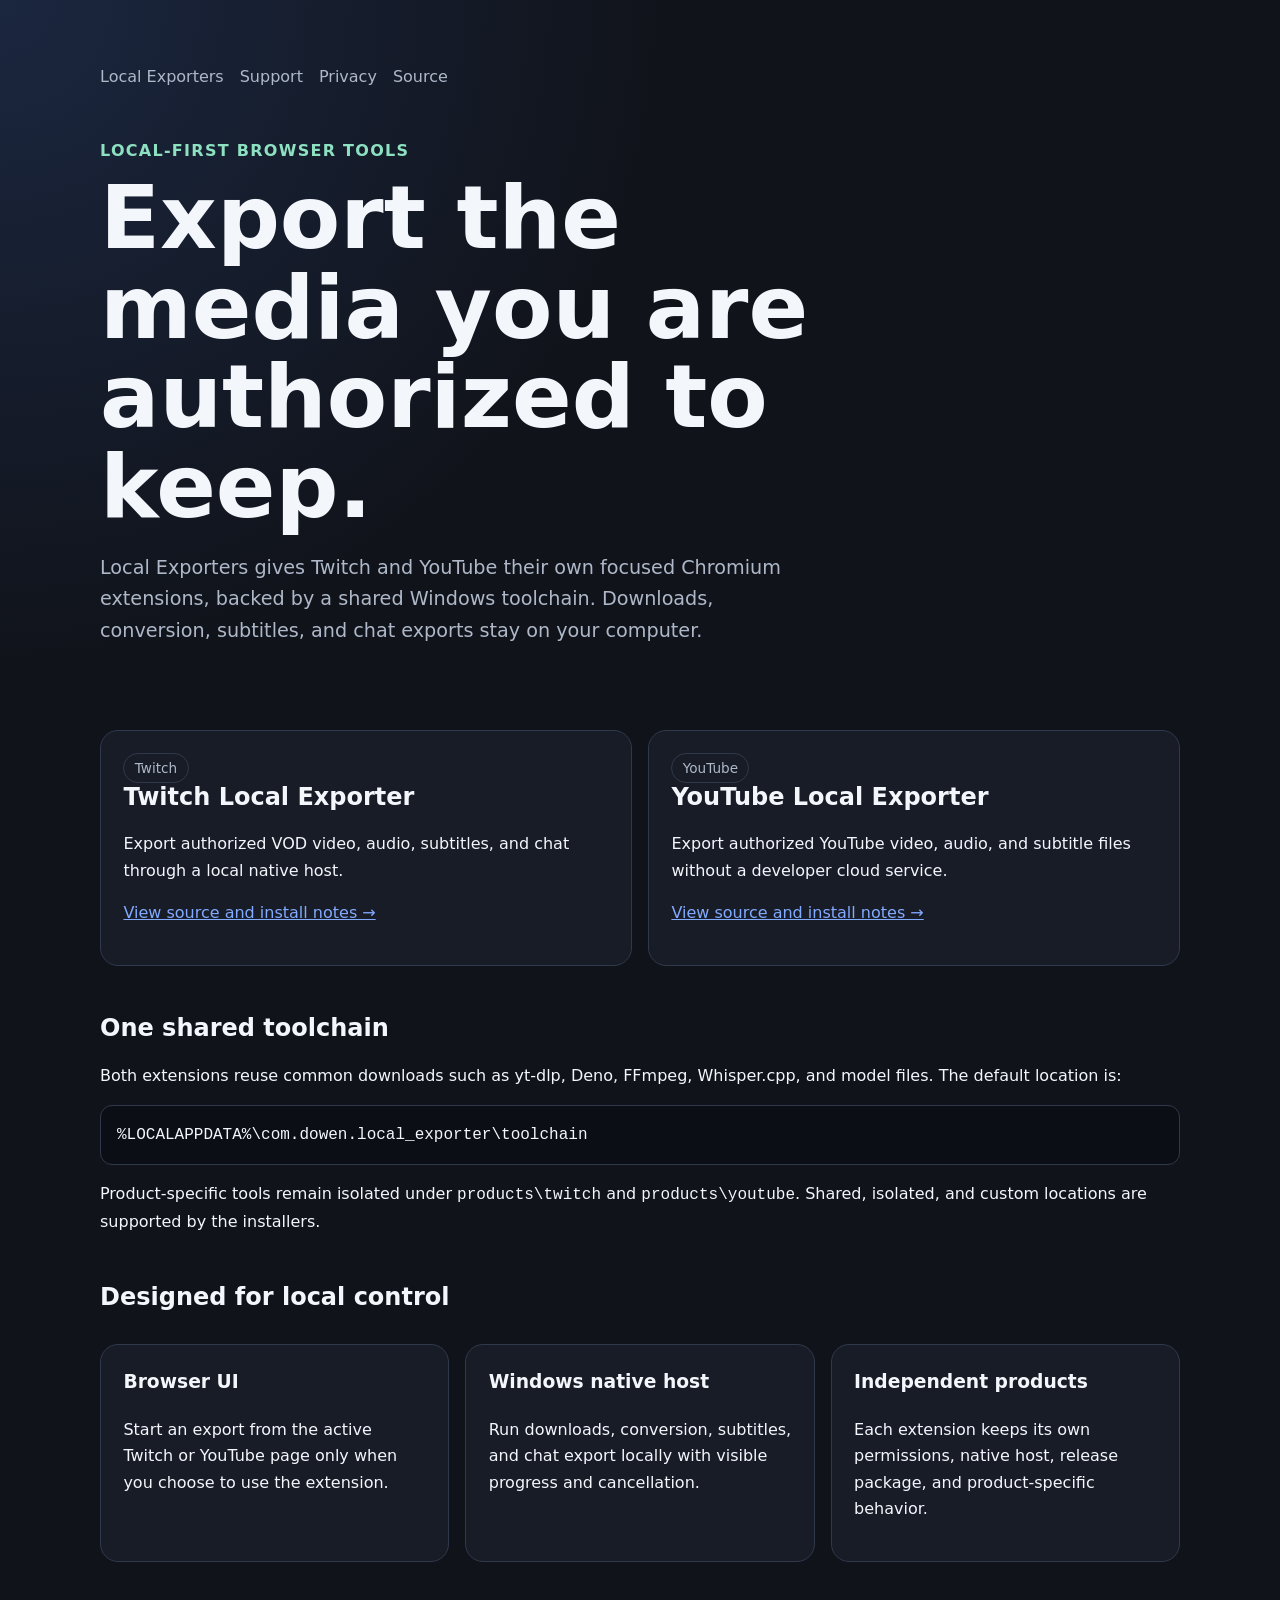
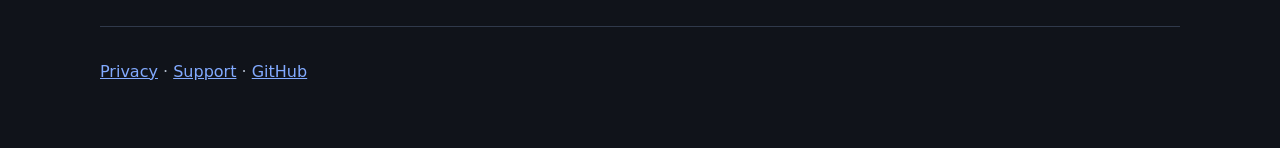
==== docs/index.html @ 89c258df "Prepare local exporters monorepo release" ====
<!doctype html>
<html lang="en">
<head>
  <meta charset="utf-8">
  <meta name="viewport" content="width=device-width, initial-scale=1">
  <title>Local Exporters</title>
  <meta name="description" content="Windows-first Chromium extensions for local Twitch and YouTube exports.">
  <link rel="stylesheet" href="styles.css">
</head>
<body>
  <div class="shell">
    <header>
      <nav>
        <a href="./">Local Exporters</a>
        <a href="support.html">Support</a>
        <a href="privacy.html">Privacy</a>
        <a href="https://github.com/Tokenyet/local_exporters">Source</a>
      </nav>
      <div class="eyebrow">Local-first browser tools</div>
      <h1>Export the media you are authorized to keep.</h1>
      <p class="lead">Local Exporters gives Twitch and YouTube their own focused Chromium extensions, backed by a shared Windows toolchain. Downloads, conversion, subtitles, and chat exports stay on your computer.</p>
    </header>

    <main>
      <section class="grid" aria-label="Products">
        <article class="card">
          <span class="tag">Twitch</span>
          <h2>Twitch Local Exporter</h2>
          <p>Export authorized VOD video, audio, subtitles, and chat through a local native host.</p>
          <p><a href="https://github.com/Tokenyet/local_exporters/tree/main/apps/twitch">View source and install notes →</a></p>
        </article>
        <article class="card">
          <span class="tag">YouTube</span>
          <h2>YouTube Local Exporter</h2>
          <p>Export authorized YouTube video, audio, and subtitle files without a developer cloud service.</p>
          <p><a href="https://github.com/Tokenyet/local_exporters/tree/main/apps/youtube">View source and install notes →</a></p>
        </article>
      </section>

      <section>
        <h2>One shared toolchain</h2>
        <p>Both extensions reuse common downloads such as yt-dlp, Deno, FFmpeg, Whisper.cpp, and model files. The default location is:</p>
        <pre><code>%LOCALAPPDATA%\com.dowen.local_exporter\toolchain</code></pre>
        <p>Product-specific tools remain isolated under <code>products\twitch</code> and <code>products\youtube</code>. Shared, isolated, and custom locations are supported by the installers.</p>
      </section>

      <section>
        <h2>Designed for local control</h2>
        <div class="grid">
          <div class="card"><h3>Browser UI</h3><p>Start an export from the active Twitch or YouTube page only when you choose to use the extension.</p></div>
          <div class="card"><h3>Windows native host</h3><p>Run downloads, conversion, subtitles, and chat export locally with visible progress and cancellation.</p></div>
          <div class="card"><h3>Independent products</h3><p>Each extension keeps its own permissions, native host, release package, and product-specific behavior.</p></div>
        </div>
      </section>
    </main>

    <footer><a href="privacy.html">Privacy</a> · <a href="support.html">Support</a> · <a href="https://github.com/Tokenyet/local_exporters">GitHub</a></footer>
  </div>
</body>
</html>
---- docs/styles.css ----
:root {
  color-scheme: dark;
  --bg: #10131a;
  --panel: #191e29;
  --panel-strong: #222938;
  --text: #f3f6fb;
  --muted: #aeb8c8;
  --accent: #82aaff;
  --accent-2: #8de1c1;
  --border: #30394b;
}

* { box-sizing: border-box; }

body {
  margin: 0;
  background: radial-gradient(circle at top left, #1b2740, var(--bg) 42rem);
  color: var(--text);
  font: 16px/1.65 system-ui, -apple-system, BlinkMacSystemFont, "Segoe UI", sans-serif;
}

a { color: var(--accent); }

.shell { width: min(1080px, calc(100% - 2rem)); margin: 0 auto; }

header { padding: 4rem 0 2rem; }

nav { display: flex; gap: 1rem; flex-wrap: wrap; margin-bottom: 3rem; }
nav a { color: var(--muted); text-decoration: none; }
nav a:hover { color: var(--text); }

.eyebrow { color: var(--accent-2); font-weight: 700; letter-spacing: .08em; text-transform: uppercase; }
h1 { max-width: 760px; font-size: clamp(2.4rem, 7vw, 5.5rem); line-height: 1.02; margin: .5rem 0 1.25rem; }
h2 { margin-top: 3rem; line-height: 1.2; }
.lead { color: var(--muted); font-size: 1.2rem; max-width: 720px; }

.grid { display: grid; grid-template-columns: repeat(auto-fit, minmax(260px, 1fr)); gap: 1rem; margin: 2rem 0; }
.card { background: color-mix(in srgb, var(--panel) 92%, transparent); border: 1px solid var(--border); border-radius: 18px; padding: 1.4rem; }
.card h2, .card h3 { margin-top: 0; }
.tag { display: inline-block; border: 1px solid var(--border); border-radius: 999px; color: var(--muted); font-size: .85rem; padding: .15rem .65rem; }

pre { overflow: auto; background: #0b0e14; border: 1px solid var(--border); border-radius: 12px; padding: 1rem; }
code { font-family: ui-monospace, SFMono-Regular, Consolas, monospace; }
footer { color: var(--muted); border-top: 1px solid var(--border); margin-top: 4rem; padding: 2rem 0 4rem; }
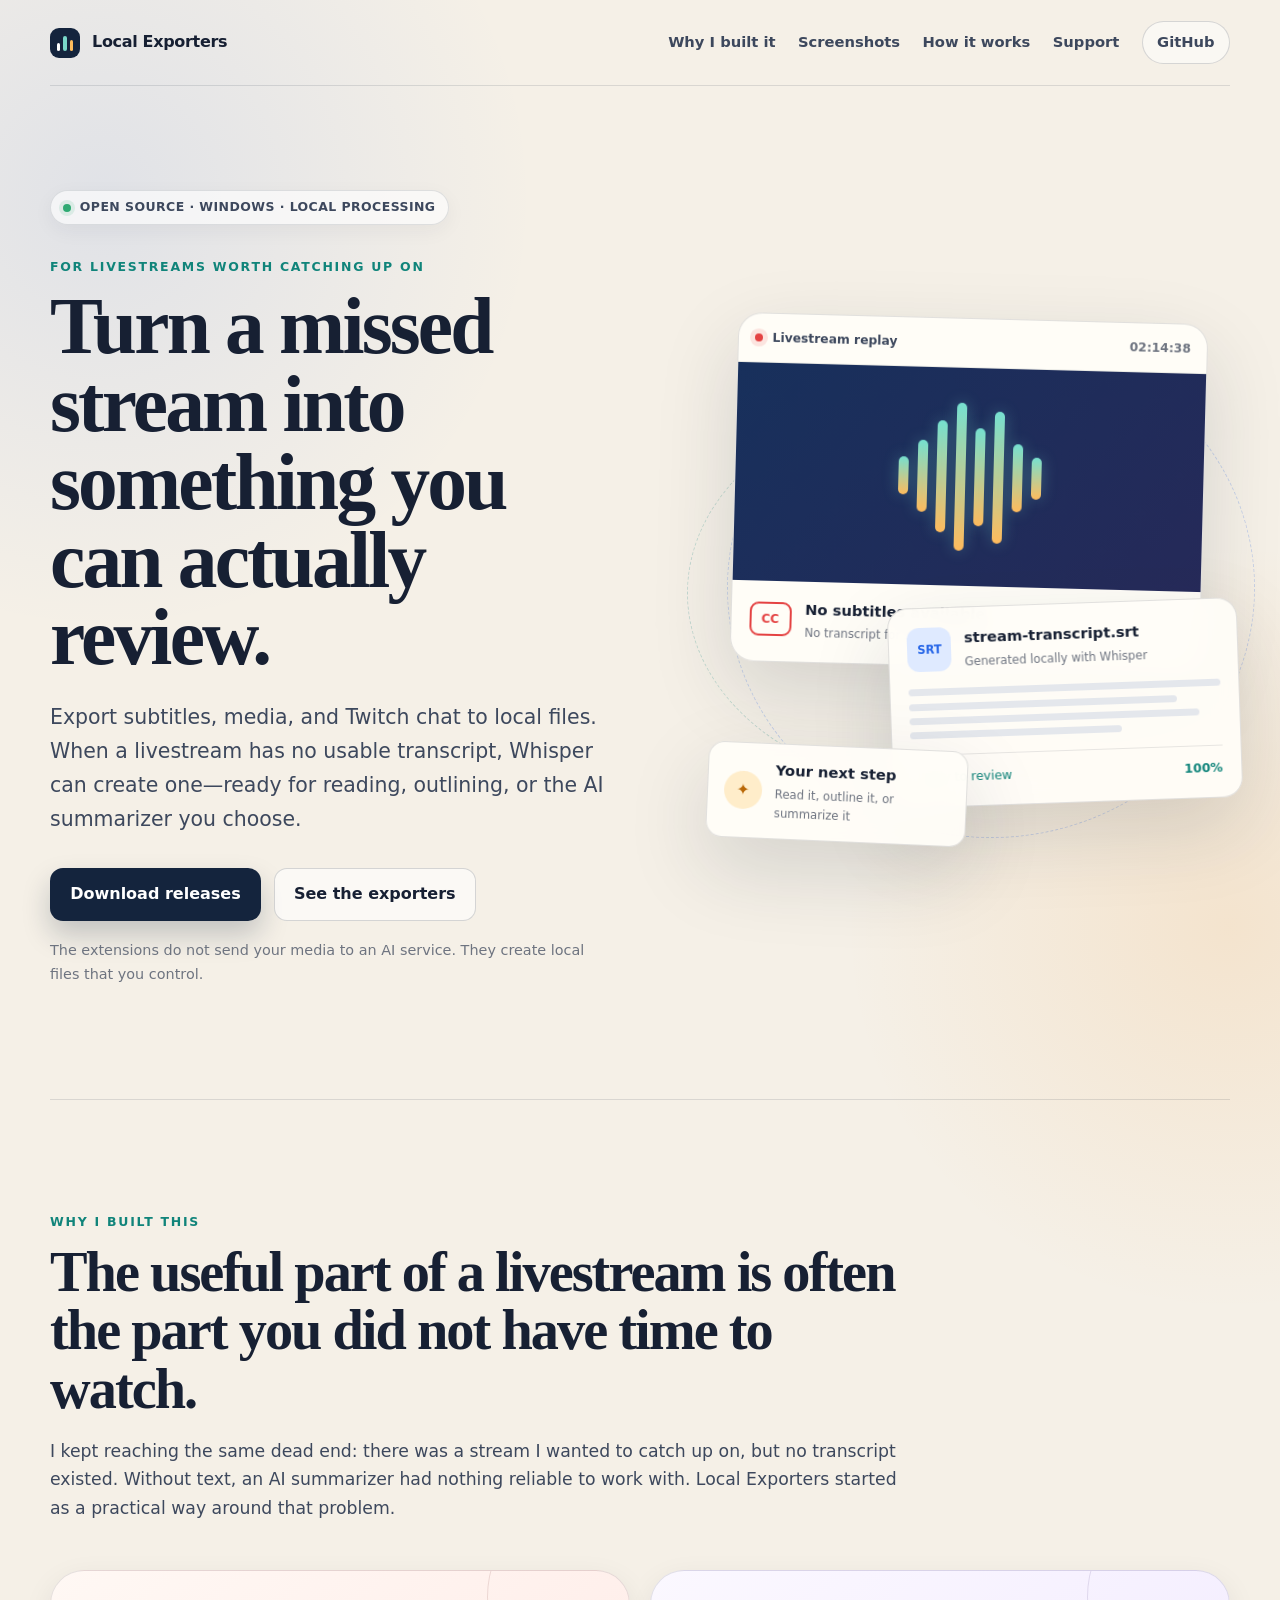
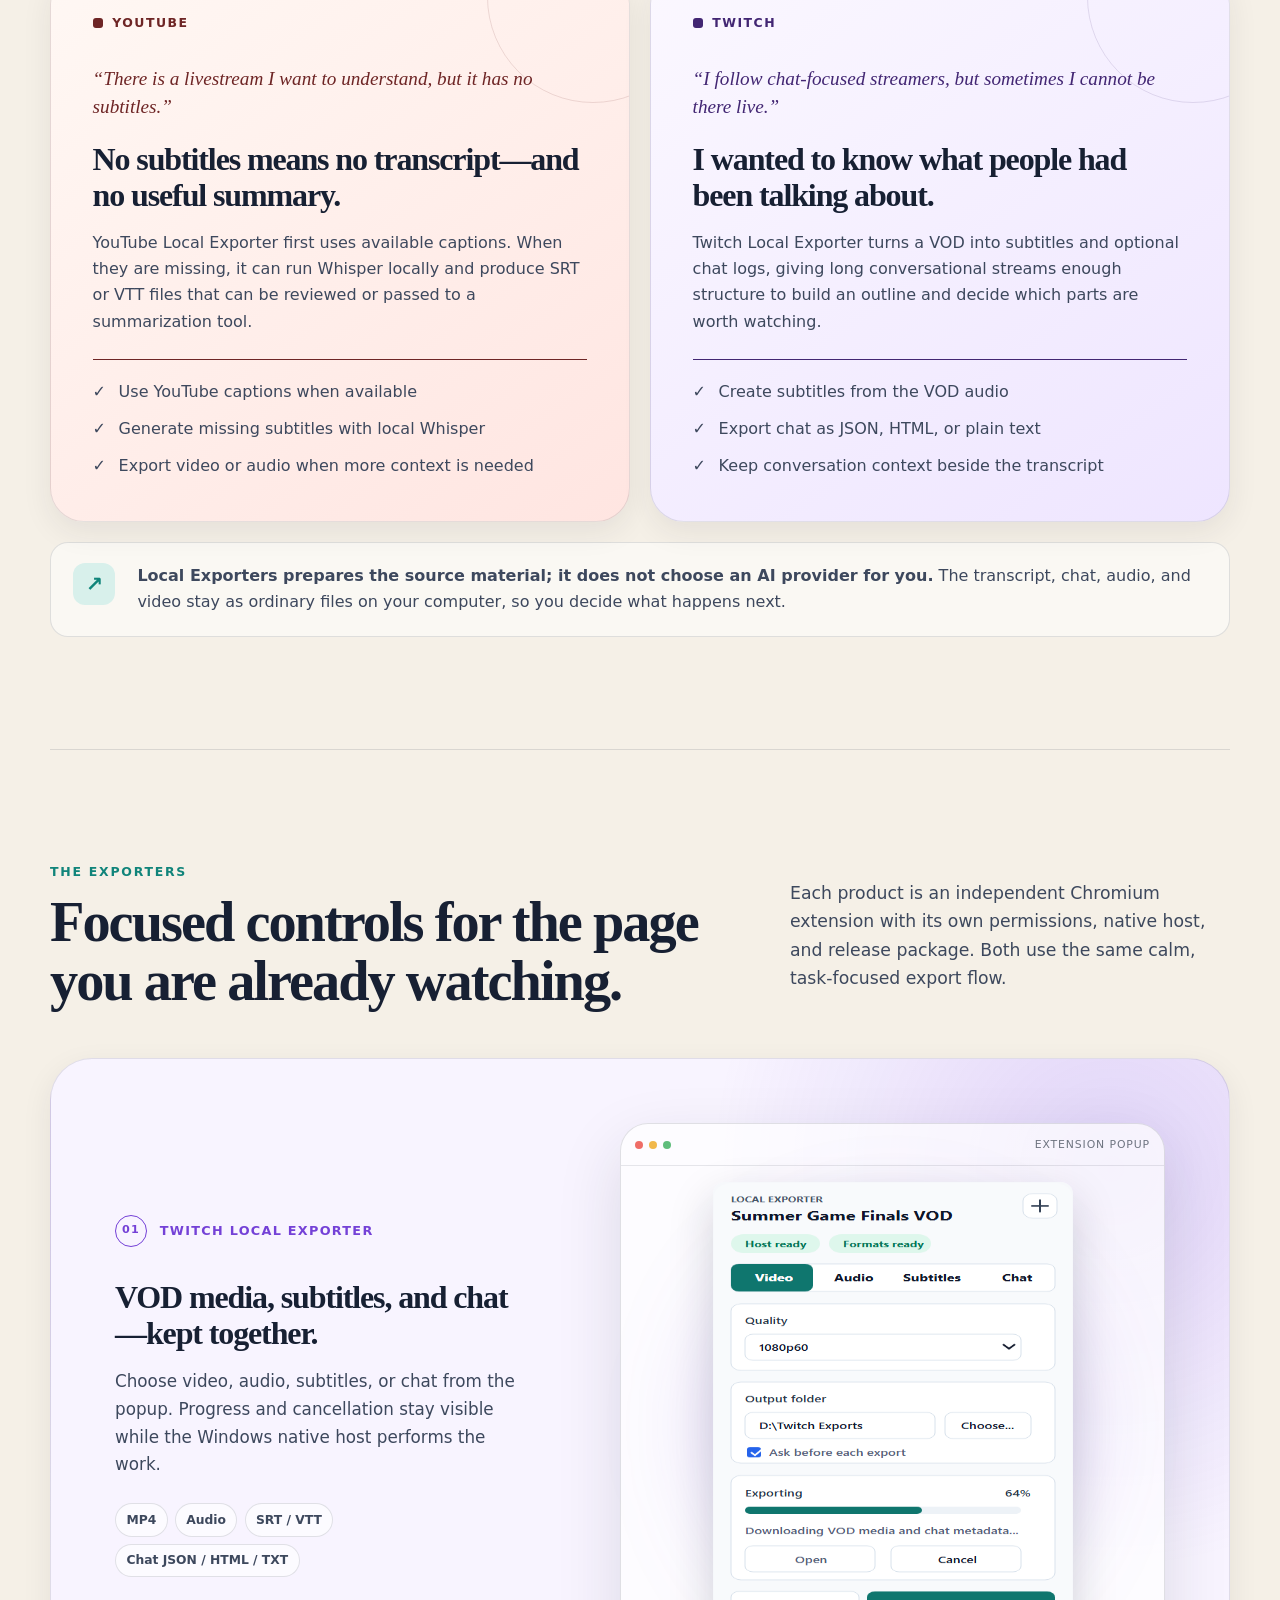
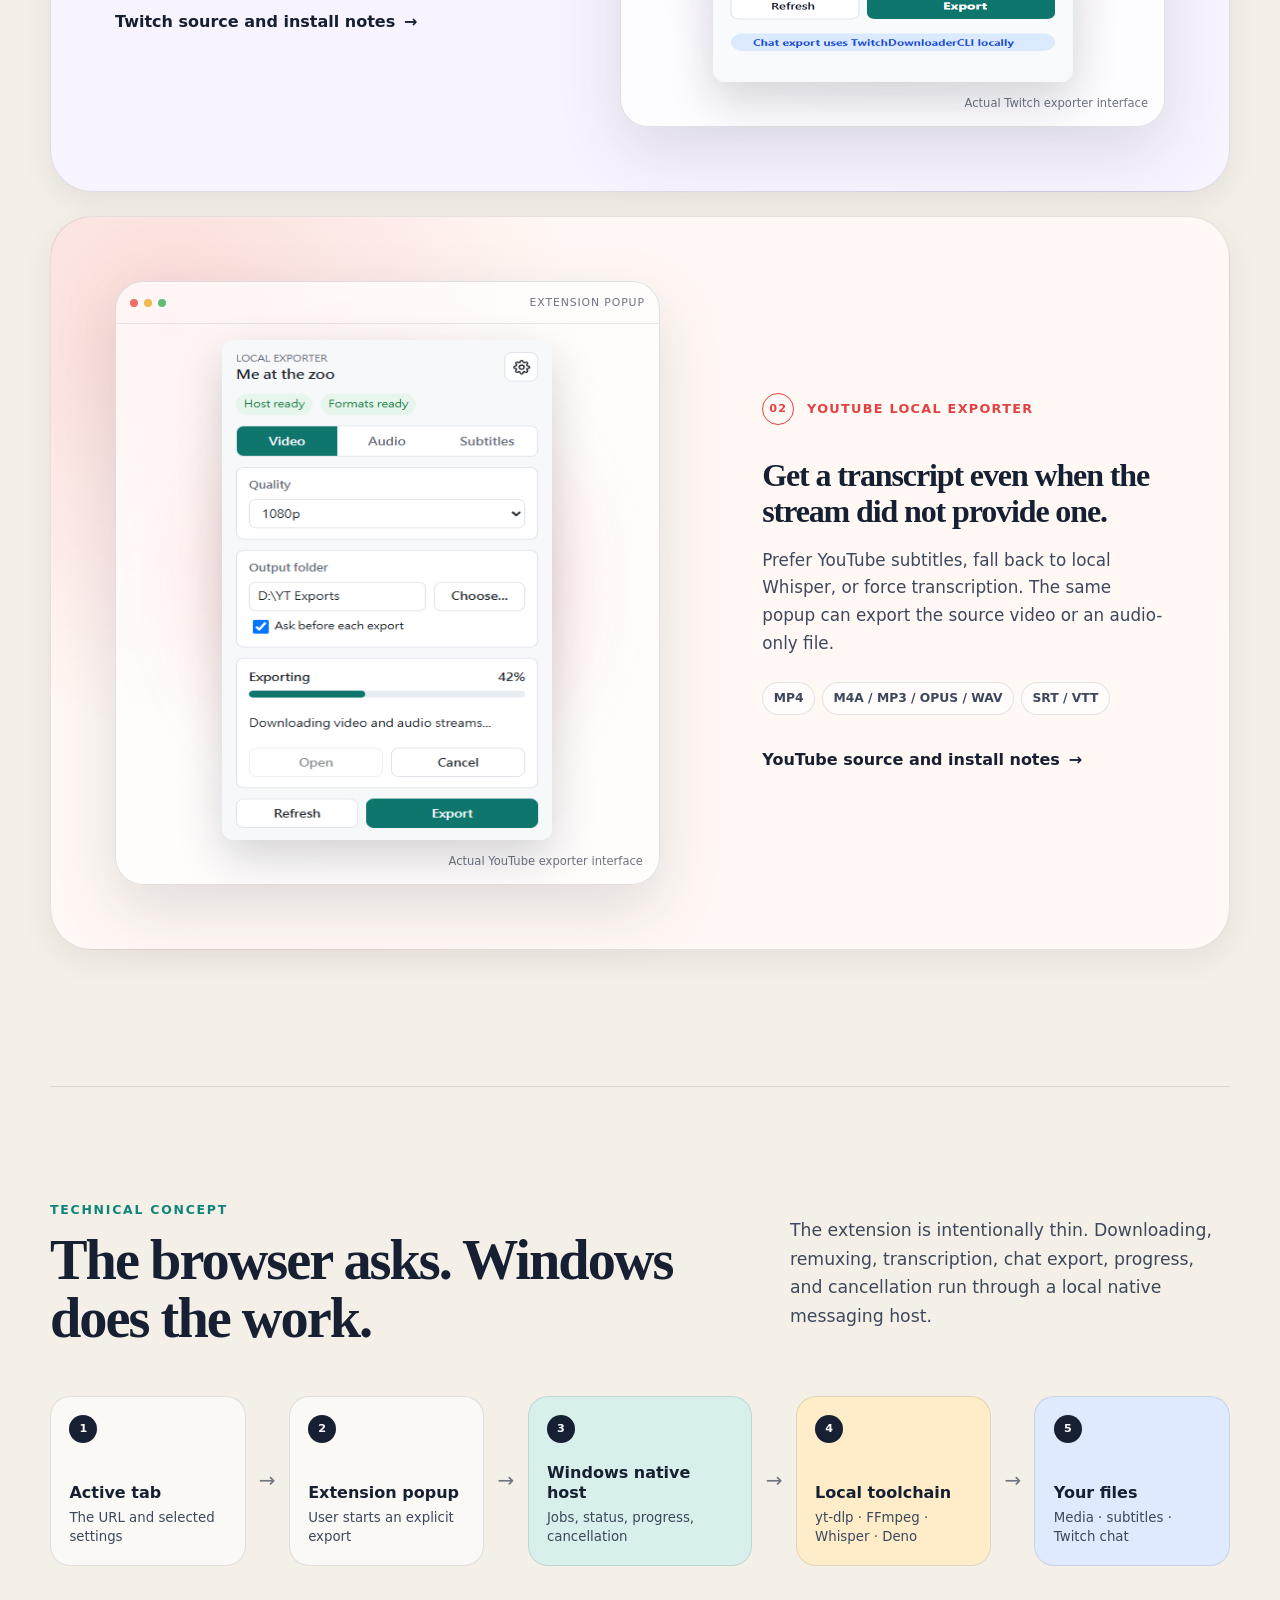
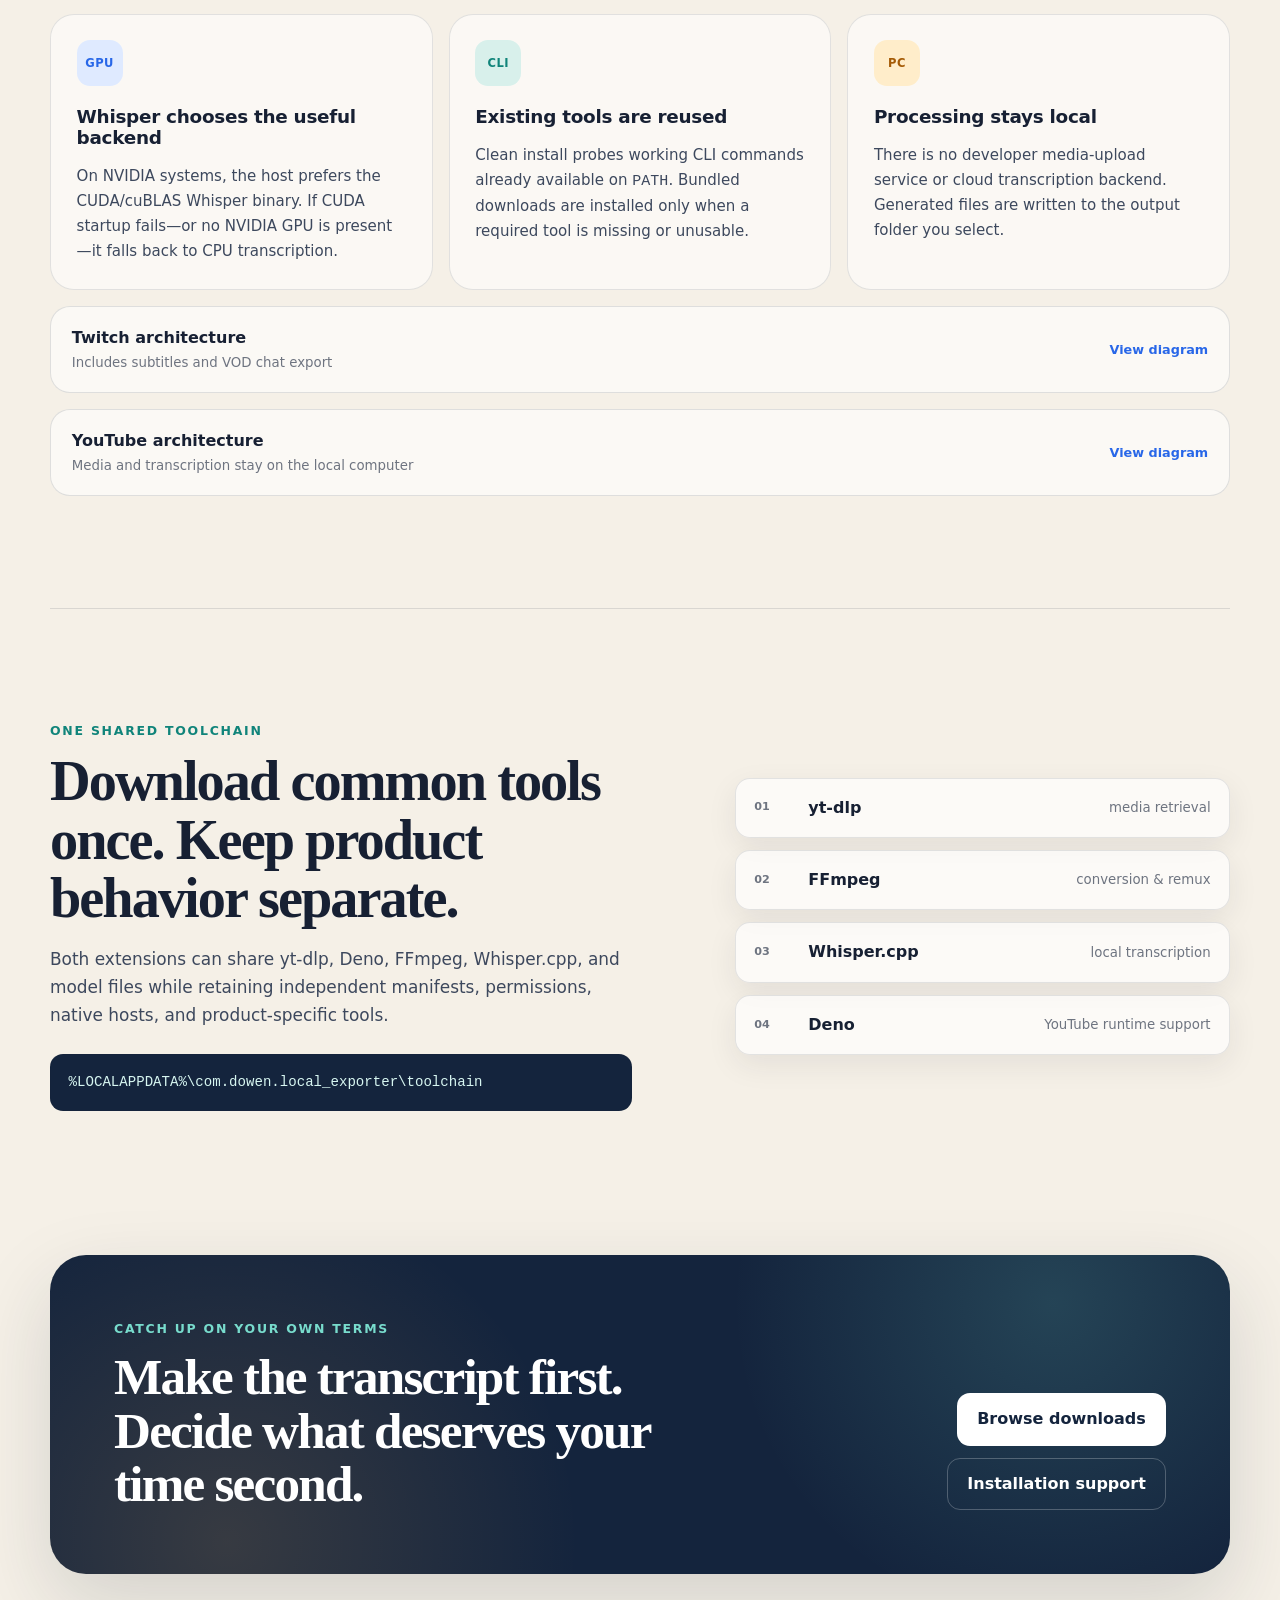
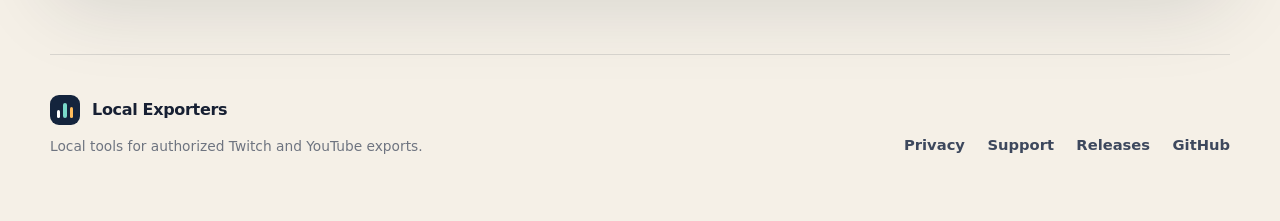
==== commit c6865590: "Redesign exporter project website" ====
--- a/docs/index.html
+++ b/docs/index.html
@@ -3,58 +3,312 @@
 <head>
   <meta charset="utf-8">
   <meta name="viewport" content="width=device-width, initial-scale=1">
-  <title>Local Exporters</title>
-  <meta name="description" content="Windows-first Chromium extensions for local Twitch and YouTube exports.">
+  <title>Local Exporters · Twitch & YouTube transcripts for local review</title>
+  <meta name="description" content="Export authorized Twitch and YouTube video, audio, subtitles, and chat locally. Create transcripts for missed livestreams, personal review, and AI summaries without uploading media to a developer service.">
+  <meta name="keywords" content="Twitch transcript, Twitch VOD summary, YouTube livestream subtitles, Whisper subtitles, local AI summary, Twitch chat export, YouTube transcript exporter">
+  <meta name="theme-color" content="#14243d">
+  <link rel="canonical" href="https://www.dowen.idv.tw/local_exporters/">
+  <meta property="og:type" content="website">
+  <meta property="og:title" content="Local Exporters · Catch up on the streams you missed">
+  <meta property="og:description" content="Create local Twitch and YouTube transcripts for review and AI summaries, with Whisper and media processing on your Windows PC.">
+  <meta property="og:url" content="https://www.dowen.idv.tw/local_exporters/">
   <link rel="stylesheet" href="styles.css">
+  <script type="application/ld+json">
+  {
+    "@context": "https://schema.org",
+    "@type": "SoftwareApplication",
+    "name": "Local Exporters",
+    "applicationCategory": "MultimediaApplication",
+    "operatingSystem": "Windows",
+    "description": "Chromium extensions for exporting authorized Twitch and YouTube media, subtitles, and chat to local files for review and summarization.",
+    "url": "https://www.dowen.idv.tw/local_exporters/",
+    "codeRepository": "https://github.com/Tokenyet/local_exporters",
+    "isAccessibleForFree": true
+  }
+  </script>
 </head>
-<body>
-  <div class="shell">
-    <header>
-      <nav>
-        <a href="./">Local Exporters</a>
+<body class="home">
+  <a class="skip-link" href="#main">Skip to content</a>
+
+  <div class="site-wrap">
+    <header class="site-header">
+      <a class="brand" href="./" aria-label="Local Exporters home">
+        <span class="brand-mark" aria-hidden="true">
+          <span></span><span></span><span></span>
+        </span>
+        <span>Local Exporters</span>
+      </a>
+      <nav class="site-nav" aria-label="Main navigation">
+        <a href="#motivation">Why I built it</a>
+        <a href="#products">Screenshots</a>
+        <a href="#architecture">How it works</a>
         <a href="support.html">Support</a>
+        <a class="nav-source" href="https://github.com/Tokenyet/local_exporters">GitHub</a>
+      </nav>
+    </header>
+
+    <main id="main">
+      <section class="hero">
+        <div class="hero-copy">
+          <div class="status-pill"><span></span> Open source · Windows · Local processing</div>
+          <p class="kicker">For livestreams worth catching up on</p>
+          <h1>Turn a missed stream into something you can actually review.</h1>
+          <p class="hero-lead">Export subtitles, media, and Twitch chat to local files. When a livestream has no usable transcript, Whisper can create one—ready for reading, outlining, or the AI summarizer you choose.</p>
+          <div class="hero-actions">
+            <a class="button button-primary" href="https://github.com/Tokenyet/local_exporters/releases">Download releases</a>
+            <a class="button button-secondary" href="#products">See the exporters</a>
+          </div>
+          <p class="hero-note">The extensions do not send your media to an AI service. They create local files that you control.</p>
+        </div>
+
+        <div class="hero-visual" aria-label="From missed livestream to useful local transcript">
+          <div class="visual-orbit orbit-one"></div>
+          <div class="visual-orbit orbit-two"></div>
+          <div class="stream-card">
+            <div class="stream-topline">
+              <span class="live-dot"></span>
+              <span>Livestream replay</span>
+              <span class="stream-time">02:14:38</span>
+            </div>
+            <div class="stream-stage">
+              <span class="wave wave-a"></span>
+              <span class="wave wave-b"></span>
+              <span class="wave wave-c"></span>
+              <span class="wave wave-d"></span>
+              <span class="wave wave-e"></span>
+              <span class="wave wave-f"></span>
+              <span class="wave wave-g"></span>
+              <span class="wave wave-h"></span>
+            </div>
+            <div class="stream-problem">
+              <span class="problem-icon">CC</span>
+              <div>
+                <strong>No subtitles available</strong>
+                <small>No transcript for summarization</small>
+              </div>
+            </div>
+          </div>
+          <div class="transcript-card">
+            <div class="file-head">
+              <span class="file-icon">SRT</span>
+              <div><strong>stream-transcript.srt</strong><small>Generated locally with Whisper</small></div>
+            </div>
+            <div class="transcript-lines" aria-hidden="true">
+              <span></span><span></span><span></span><span></span>
+            </div>
+            <div class="ready-row"><span>Ready to review</span><strong>100%</strong></div>
+          </div>
+          <div class="summary-card">
+            <span class="summary-spark">✦</span>
+            <div><strong>Your next step</strong><small>Read it, outline it, or summarize it</small></div>
+          </div>
+        </div>
+      </section>
+
+      <section class="motivation section-block" id="motivation">
+        <div class="section-heading">
+          <p class="kicker">Why I built this</p>
+          <h2>The useful part of a livestream is often the part you did not have time to watch.</h2>
+          <p>I kept reaching the same dead end: there was a stream I wanted to catch up on, but no transcript existed. Without text, an AI summarizer had nothing reliable to work with. Local Exporters started as a practical way around that problem.</p>
+        </div>
+
+        <div class="motivation-grid">
+          <article class="motive-card motive-youtube">
+            <div class="motive-label"><span class="platform-dot"></span>YouTube</div>
+            <p class="motive-problem">“There is a livestream I want to understand, but it has no subtitles.”</p>
+            <h3>No subtitles means no transcript—and no useful summary.</h3>
+            <p>YouTube Local Exporter first uses available captions. When they are missing, it can run Whisper locally and produce SRT or VTT files that can be reviewed or passed to a summarization tool.</p>
+            <ul class="feature-list">
+              <li>Use YouTube captions when available</li>
+              <li>Generate missing subtitles with local Whisper</li>
+              <li>Export video or audio when more context is needed</li>
+            </ul>
+          </article>
+
+          <article class="motive-card motive-twitch">
+            <div class="motive-label"><span class="platform-dot"></span>Twitch</div>
+            <p class="motive-problem">“I follow chat-focused streamers, but sometimes I cannot be there live.”</p>
+            <h3>I wanted to know what people had been talking about.</h3>
+            <p>Twitch Local Exporter turns a VOD into subtitles and optional chat logs, giving long conversational streams enough structure to build an outline and decide which parts are worth watching.</p>
+            <ul class="feature-list">
+              <li>Create subtitles from the VOD audio</li>
+              <li>Export chat as JSON, HTML, or plain text</li>
+              <li>Keep conversation context beside the transcript</li>
+            </ul>
+          </article>
+        </div>
+
+        <div class="boundary-note">
+          <span class="boundary-icon" aria-hidden="true">↗</span>
+          <p><strong>Local Exporters prepares the source material; it does not choose an AI provider for you.</strong> The transcript, chat, audio, and video stay as ordinary files on your computer, so you decide what happens next.</p>
+        </div>
+      </section>
+
+      <section class="products section-block" id="products">
+        <div class="section-heading split-heading">
+          <div>
+            <p class="kicker">The exporters</p>
+            <h2>Focused controls for the page you are already watching.</h2>
+          </div>
+          <p>Each product is an independent Chromium extension with its own permissions, native host, and release package. Both use the same calm, task-focused export flow.</p>
+        </div>
+
+        <article class="product-showcase product-twitch">
+          <div class="product-copy">
+            <div class="product-name"><span class="product-number">01</span><span>Twitch Local Exporter</span></div>
+            <h3>VOD media, subtitles, and chat—kept together.</h3>
+            <p>Choose video, audio, subtitles, or chat from the popup. Progress and cancellation stay visible while the Windows native host performs the work.</p>
+            <div class="output-chips">
+              <span>MP4</span><span>Audio</span><span>SRT / VTT</span><span>Chat JSON / HTML / TXT</span>
+            </div>
+            <a class="text-link" href="https://github.com/Tokenyet/local_exporters/tree/main/apps/twitch">Twitch source and install notes <span>→</span></a>
+          </div>
+          <figure class="screenshot-stage">
+            <div class="screenshot-glow"></div>
+            <div class="window-bar"><span></span><span></span><span></span><small>Extension popup</small></div>
+            <img src="assets/twitch-popup-export.png" width="360" height="690" alt="Twitch Local Exporter popup showing video, audio, subtitles, chat, local output folder, and export progress" loading="lazy">
+            <figcaption>Actual Twitch exporter interface</figcaption>
+          </figure>
+        </article>
+
+        <article class="product-showcase product-youtube">
+          <div class="product-copy">
+            <div class="product-name"><span class="product-number">02</span><span>YouTube Local Exporter</span></div>
+            <h3>Get a transcript even when the stream did not provide one.</h3>
+            <p>Prefer YouTube subtitles, fall back to local Whisper, or force transcription. The same popup can export the source video or an audio-only file.</p>
+            <div class="output-chips">
+              <span>MP4</span><span>M4A / MP3 / OPUS / WAV</span><span>SRT / VTT</span>
+            </div>
+            <a class="text-link" href="https://github.com/Tokenyet/local_exporters/tree/main/apps/youtube">YouTube source and install notes <span>→</span></a>
+          </div>
+          <figure class="screenshot-stage">
+            <div class="screenshot-glow"></div>
+            <div class="window-bar"><span></span><span></span><span></span><small>Extension popup</small></div>
+            <img src="assets/youtube-popup-export.png" width="330" height="579" alt="YouTube Local Exporter popup showing local video export settings and progress" loading="lazy">
+            <figcaption>Actual YouTube exporter interface</figcaption>
+          </figure>
+        </article>
+      </section>
+
+      <section class="architecture section-block" id="architecture">
+        <div class="section-heading split-heading">
+          <div>
+            <p class="kicker">Technical concept</p>
+            <h2>The browser asks. Windows does the work.</h2>
+          </div>
+          <p>The extension is intentionally thin. Downloading, remuxing, transcription, chat export, progress, and cancellation run through a local native messaging host.</p>
+        </div>
+
+        <div class="flow" aria-label="Local Exporters technical flow">
+          <div class="flow-step">
+            <span class="flow-number">1</span>
+            <strong>Active tab</strong>
+            <small>The URL and selected settings</small>
+          </div>
+          <span class="flow-arrow" aria-hidden="true">→</span>
+          <div class="flow-step">
+            <span class="flow-number">2</span>
+            <strong>Extension popup</strong>
+            <small>User starts an explicit export</small>
+          </div>
+          <span class="flow-arrow" aria-hidden="true">→</span>
+          <div class="flow-step flow-local">
+            <span class="flow-number">3</span>
+            <strong>Windows native host</strong>
+            <small>Jobs, status, progress, cancellation</small>
+          </div>
+          <span class="flow-arrow" aria-hidden="true">→</span>
+          <div class="flow-step flow-tools">
+            <span class="flow-number">4</span>
+            <strong>Local toolchain</strong>
+            <small>yt-dlp · FFmpeg · Whisper · Deno</small>
+          </div>
+          <span class="flow-arrow" aria-hidden="true">→</span>
+          <div class="flow-step flow-output">
+            <span class="flow-number">5</span>
+            <strong>Your files</strong>
+            <small>Media · subtitles · Twitch chat</small>
+          </div>
+        </div>
+
+        <div class="tech-grid">
+          <article class="tech-card">
+            <span class="tech-icon tech-blue">GPU</span>
+            <h3>Whisper chooses the useful backend</h3>
+            <p>On NVIDIA systems, the host prefers the CUDA/cuBLAS Whisper binary. If CUDA startup fails—or no NVIDIA GPU is present—it falls back to CPU transcription.</p>
+          </article>
+          <article class="tech-card">
+            <span class="tech-icon tech-green">CLI</span>
+            <h3>Existing tools are reused</h3>
+            <p>Clean install probes working CLI commands already available on <code>PATH</code>. Bundled downloads are installed only when a required tool is missing or unusable.</p>
+          </article>
+          <article class="tech-card">
+            <span class="tech-icon tech-orange">PC</span>
+            <h3>Processing stays local</h3>
+            <p>There is no developer media-upload service or cloud transcription backend. Generated files are written to the output folder you select.</p>
+          </article>
+        </div>
+
+        <div class="architecture-gallery">
+          <details class="architecture-card">
+            <summary>
+              <span><strong>Twitch architecture</strong><small>Includes subtitles and VOD chat export</small></span>
+              <span class="summary-action">View diagram</span>
+            </summary>
+            <img src="assets/twitch-how-it-works.png" width="1280" height="720" alt="Detailed Twitch Local Exporter architecture from browser extension to Windows native host and local tools" loading="lazy">
+          </details>
+          <details class="architecture-card">
+            <summary>
+              <span><strong>YouTube architecture</strong><small>Media and transcription stay on the local computer</small></span>
+              <span class="summary-action">View diagram</span>
+            </summary>
+            <img src="assets/youtube-how-it-works.png" width="1680" height="941" alt="Detailed YouTube Local Exporter architecture from browser extension to local Windows tools and output files" loading="lazy">
+          </details>
+        </div>
+      </section>
+
+      <section class="toolchain section-block">
+        <div class="toolchain-copy">
+          <p class="kicker">One shared toolchain</p>
+          <h2>Download common tools once. Keep product behavior separate.</h2>
+          <p>Both extensions can share yt-dlp, Deno, FFmpeg, Whisper.cpp, and model files while retaining independent manifests, permissions, native hosts, and product-specific tools.</p>
+          <code class="path-block">%LOCALAPPDATA%\com.dowen.local_exporter\toolchain</code>
+        </div>
+        <div class="tool-stack" aria-label="Shared local tools">
+          <div><span>01</span><strong>yt-dlp</strong><small>media retrieval</small></div>
+          <div><span>02</span><strong>FFmpeg</strong><small>conversion & remux</small></div>
+          <div><span>03</span><strong>Whisper.cpp</strong><small>local transcription</small></div>
+          <div><span>04</span><strong>Deno</strong><small>YouTube runtime support</small></div>
+        </div>
+      </section>
+
+      <section class="closing">
+        <div>
+          <p class="kicker">Catch up on your own terms</p>
+          <h2>Make the transcript first. Decide what deserves your time second.</h2>
+        </div>
+        <div class="closing-actions">
+          <a class="button button-light" href="https://github.com/Tokenyet/local_exporters/releases">Browse downloads</a>
+          <a class="button button-ghost" href="support.html">Installation support</a>
+        </div>
+      </section>
+    </main>
+
+    <footer class="site-footer">
+      <div>
+        <a class="brand footer-brand" href="./">
+          <span class="brand-mark" aria-hidden="true"><span></span><span></span><span></span></span>
+          <span>Local Exporters</span>
+        </a>
+        <p>Local tools for authorized Twitch and YouTube exports.</p>
+      </div>
+      <nav aria-label="Footer navigation">
         <a href="privacy.html">Privacy</a>
-        <a href="https://github.com/Tokenyet/local_exporters">Source</a>
+        <a href="support.html">Support</a>
+        <a href="https://github.com/Tokenyet/local_exporters/releases">Releases</a>
+        <a href="https://github.com/Tokenyet/local_exporters">GitHub</a>
       </nav>
-      <div class="eyebrow">Local-first browser tools</div>
-      <h1>Export the media you are authorized to keep.</h1>
-      <p class="lead">Local Exporters gives Twitch and YouTube their own focused Chromium extensions, backed by a shared Windows toolchain. Downloads, conversion, subtitles, and chat exports stay on your computer.</p>
-    </header>
-
-    <main>
-      <section class="grid" aria-label="Products">
-        <article class="card">
-          <span class="tag">Twitch</span>
-          <h2>Twitch Local Exporter</h2>
-          <p>Export authorized VOD video, audio, subtitles, and chat through a local native host.</p>
-          <p><a href="https://github.com/Tokenyet/local_exporters/tree/main/apps/twitch">View source and install notes →</a></p>
-        </article>
-        <article class="card">
-          <span class="tag">YouTube</span>
-          <h2>YouTube Local Exporter</h2>
-          <p>Export authorized YouTube video, audio, and subtitle files without a developer cloud service.</p>
-          <p><a href="https://github.com/Tokenyet/local_exporters/tree/main/apps/youtube">View source and install notes →</a></p>
-        </article>
-      </section>
-
-      <section>
-        <h2>One shared toolchain</h2>
-        <p>Both extensions reuse common downloads such as yt-dlp, Deno, FFmpeg, Whisper.cpp, and model files. The default location is:</p>
-        <pre><code>%LOCALAPPDATA%\com.dowen.local_exporter\toolchain</code></pre>
-        <p>Product-specific tools remain isolated under <code>products\twitch</code> and <code>products\youtube</code>. Shared, isolated, and custom locations are supported by the installers.</p>
-      </section>
-
-      <section>
-        <h2>Designed for local control</h2>
-        <div class="grid">
-          <div class="card"><h3>Browser UI</h3><p>Start an export from the active Twitch or YouTube page only when you choose to use the extension.</p></div>
-          <div class="card"><h3>Windows native host</h3><p>Run downloads, conversion, subtitles, and chat export locally with visible progress and cancellation.</p></div>
-          <div class="card"><h3>Independent products</h3><p>Each extension keeps its own permissions, native host, release package, and product-specific behavior.</p></div>
-        </div>
-      </section>
-    </main>
-
-    <footer><a href="privacy.html">Privacy</a> · <a href="support.html">Support</a> · <a href="https://github.com/Tokenyet/local_exporters">GitHub</a></footer>
+    </footer>
   </div>
 </body>
 </html>
--- a/docs/styles.css
+++ b/docs/styles.css
@@ -1,44 +1,1399 @@
 :root {
-  color-scheme: dark;
-  --bg: #10131a;
-  --panel: #191e29;
-  --panel-strong: #222938;
-  --text: #f3f6fb;
-  --muted: #aeb8c8;
-  --accent: #82aaff;
-  --accent-2: #8de1c1;
-  --border: #30394b;
-}
-
-* { box-sizing: border-box; }
+  color-scheme: light;
+  --paper: #f5f0e7;
+  --paper-deep: #ebe2d4;
+  --surface: #fffdf8;
+  --surface-strong: #ffffff;
+  --ink: #172033;
+  --ink-soft: #3d485d;
+  --muted: #6e7480;
+  --line: #d9d0c2;
+  --navy: #14243d;
+  --blue: #2867e8;
+  --blue-soft: #dfeaff;
+  --teal: #10847a;
+  --teal-soft: #d8f0eb;
+  --orange: #ec8a18;
+  --orange-soft: #ffedca;
+  --twitch: #7441d7;
+  --twitch-soft: #eee5ff;
+  --youtube: #e44242;
+  --youtube-soft: #ffe5e1;
+  --shadow-sm: 0 10px 30px rgba(32, 37, 51, .08);
+  --shadow-lg: 0 30px 80px rgba(28, 38, 57, .15);
+  --radius-sm: 14px;
+  --radius-md: 24px;
+  --radius-lg: 34px;
+}
+
+* {
+  box-sizing: border-box;
+}
+
+html {
+  scroll-behavior: smooth;
+}
 
 body {
   margin: 0;
-  background: radial-gradient(circle at top left, #1b2740, var(--bg) 42rem);
-  color: var(--text);
+  background:
+    radial-gradient(circle at 8% 3%, rgba(40, 103, 232, .10), transparent 27rem),
+    radial-gradient(circle at 96% 14%, rgba(236, 138, 24, .12), transparent 24rem),
+    var(--paper);
+  color: var(--ink);
   font: 16px/1.65 system-ui, -apple-system, BlinkMacSystemFont, "Segoe UI", sans-serif;
-}
-
-a { color: var(--accent); }
-
-.shell { width: min(1080px, calc(100% - 2rem)); margin: 0 auto; }
-
-header { padding: 4rem 0 2rem; }
-
-nav { display: flex; gap: 1rem; flex-wrap: wrap; margin-bottom: 3rem; }
-nav a { color: var(--muted); text-decoration: none; }
-nav a:hover { color: var(--text); }
-
-.eyebrow { color: var(--accent-2); font-weight: 700; letter-spacing: .08em; text-transform: uppercase; }
-h1 { max-width: 760px; font-size: clamp(2.4rem, 7vw, 5.5rem); line-height: 1.02; margin: .5rem 0 1.25rem; }
-h2 { margin-top: 3rem; line-height: 1.2; }
-.lead { color: var(--muted); font-size: 1.2rem; max-width: 720px; }
-
-.grid { display: grid; grid-template-columns: repeat(auto-fit, minmax(260px, 1fr)); gap: 1rem; margin: 2rem 0; }
-.card { background: color-mix(in srgb, var(--panel) 92%, transparent); border: 1px solid var(--border); border-radius: 18px; padding: 1.4rem; }
-.card h2, .card h3 { margin-top: 0; }
-.tag { display: inline-block; border: 1px solid var(--border); border-radius: 999px; color: var(--muted); font-size: .85rem; padding: .15rem .65rem; }
-
-pre { overflow: auto; background: #0b0e14; border: 1px solid var(--border); border-radius: 12px; padding: 1rem; }
-code { font-family: ui-monospace, SFMono-Regular, Consolas, monospace; }
-footer { color: var(--muted); border-top: 1px solid var(--border); margin-top: 4rem; padding: 2rem 0 4rem; }
+  text-rendering: optimizeLegibility;
+}
+
+body::before {
+  position: fixed;
+  inset: 0;
+  z-index: -1;
+  background-image: radial-gradient(rgba(23, 32, 51, .08) .7px, transparent .7px);
+  background-size: 18px 18px;
+  opacity: .28;
+  content: "";
+  pointer-events: none;
+}
+
+img {
+  display: block;
+  max-width: 100%;
+}
+
+a {
+  color: var(--blue);
+}
+
+button,
+input,
+select {
+  font: inherit;
+}
+
+code,
+pre {
+  font-family: "Cascadia Code", "SFMono-Regular", Consolas, monospace;
+}
+
+.skip-link {
+  position: fixed;
+  top: .75rem;
+  left: .75rem;
+  z-index: 100;
+  padding: .65rem 1rem;
+  border-radius: 10px;
+  background: var(--ink);
+  color: #fff;
+  transform: translateY(-150%);
+}
+
+.skip-link:focus {
+  transform: translateY(0);
+}
+
+.site-wrap,
+.shell {
+  width: min(1180px, calc(100% - 2rem));
+  margin: 0 auto;
+}
+
+.site-header {
+  display: flex;
+  position: relative;
+  z-index: 10;
+  align-items: center;
+  justify-content: space-between;
+  min-height: 86px;
+  border-bottom: 1px solid rgba(23, 32, 51, .12);
+}
+
+.brand {
+  display: inline-flex;
+  gap: .75rem;
+  align-items: center;
+  color: var(--ink);
+  font-weight: 800;
+  letter-spacing: -.02em;
+  text-decoration: none;
+}
+
+.brand-mark {
+  display: inline-flex;
+  gap: 3px;
+  align-items: flex-end;
+  justify-content: center;
+  width: 30px;
+  height: 30px;
+  padding: 7px;
+  border-radius: 9px;
+  background: var(--navy);
+}
+
+.brand-mark span {
+  display: block;
+  width: 4px;
+  border-radius: 999px;
+  background: #fff;
+}
+
+.brand-mark span:nth-child(1) {
+  height: 8px;
+}
+
+.brand-mark span:nth-child(2) {
+  height: 15px;
+  background: #79d9ca;
+}
+
+.brand-mark span:nth-child(3) {
+  height: 11px;
+  background: #ffbc5c;
+}
+
+.site-nav,
+.site-footer nav,
+.shell > header nav {
+  display: flex;
+  gap: 1.4rem;
+  align-items: center;
+  flex-wrap: wrap;
+}
+
+.site-nav a,
+.site-footer nav a,
+.shell > header nav a {
+  color: var(--ink-soft);
+  font-size: .92rem;
+  font-weight: 650;
+  text-decoration: none;
+}
+
+.site-nav a:hover,
+.site-footer nav a:hover,
+.shell > header nav a:hover {
+  color: var(--blue);
+}
+
+.site-nav .nav-source {
+  padding: .52rem .9rem;
+  border: 1px solid rgba(23, 32, 51, .16);
+  border-radius: 999px;
+  background: rgba(255, 255, 255, .5);
+}
+
+.hero {
+  display: grid;
+  grid-template-columns: minmax(0, 1.03fr) minmax(410px, .97fr);
+  gap: clamp(3rem, 8vw, 7rem);
+  align-items: center;
+  min-height: 720px;
+  padding: 6.5rem 0 7rem;
+}
+
+.status-pill {
+  display: inline-flex;
+  gap: .55rem;
+  align-items: center;
+  margin-bottom: 2rem;
+  padding: .4rem .75rem;
+  border: 1px solid rgba(23, 32, 51, .12);
+  border-radius: 999px;
+  background: rgba(255, 255, 255, .62);
+  color: var(--ink-soft);
+  font-size: .78rem;
+  font-weight: 750;
+  letter-spacing: .035em;
+  text-transform: uppercase;
+  box-shadow: 0 6px 20px rgba(31, 38, 54, .05);
+}
+
+.status-pill span {
+  width: 8px;
+  height: 8px;
+  border-radius: 50%;
+  background: #2eaa72;
+  box-shadow: 0 0 0 4px rgba(46, 170, 114, .13);
+}
+
+.kicker,
+.eyebrow {
+  margin: 0 0 .65rem;
+  color: var(--teal);
+  font-size: .78rem;
+  font-weight: 850;
+  letter-spacing: .14em;
+  text-transform: uppercase;
+}
+
+h1,
+h2,
+h3 {
+  margin-top: 0;
+  font-family: Georgia, "Times New Roman", serif;
+  font-weight: 700;
+  letter-spacing: -.035em;
+}
+
+h1 {
+  max-width: 760px;
+  margin-bottom: 1.5rem;
+  font-size: clamp(3.2rem, 6.2vw, 6rem);
+  line-height: .98;
+}
+
+h2 {
+  margin-bottom: 1.15rem;
+  font-size: clamp(2.15rem, 4.4vw, 4.1rem);
+  line-height: 1.04;
+}
+
+h3 {
+  margin-bottom: .7rem;
+  font-size: clamp(1.45rem, 2.5vw, 2.15rem);
+  line-height: 1.14;
+}
+
+.hero-lead,
+.lead {
+  max-width: 680px;
+  color: var(--ink-soft);
+  font-size: clamp(1.08rem, 1.6vw, 1.3rem);
+  line-height: 1.65;
+}
+
+.hero-actions {
+  display: flex;
+  gap: .8rem;
+  align-items: center;
+  flex-wrap: wrap;
+  margin: 2rem 0 1.15rem;
+}
+
+.button {
+  display: inline-flex;
+  align-items: center;
+  justify-content: center;
+  min-height: 50px;
+  padding: .75rem 1.2rem;
+  border: 1px solid transparent;
+  border-radius: 13px;
+  font-weight: 780;
+  text-decoration: none;
+  transition: transform 160ms ease, box-shadow 160ms ease, background 160ms ease;
+}
+
+.button:hover {
+  transform: translateY(-2px);
+}
+
+.button-primary {
+  background: var(--navy);
+  color: #fff;
+  box-shadow: 0 14px 28px rgba(20, 36, 61, .22);
+}
+
+.button-primary:hover {
+  background: #203758;
+}
+
+.button-secondary {
+  border-color: rgba(23, 32, 51, .17);
+  background: rgba(255, 255, 255, .6);
+  color: var(--ink);
+}
+
+.button-secondary:hover {
+  background: #fff;
+  box-shadow: var(--shadow-sm);
+}
+
+.hero-note {
+  margin: 0;
+  color: var(--muted);
+  font-size: .9rem;
+}
+
+.hero-visual {
+  position: relative;
+  min-height: 540px;
+}
+
+.visual-orbit {
+  position: absolute;
+  border: 1px dashed rgba(40, 103, 232, .22);
+  border-radius: 50%;
+}
+
+.orbit-one {
+  inset: 20px -25px 20px 20px;
+}
+
+.orbit-two {
+  inset: 80px 35px 70px -20px;
+  border-color: rgba(16, 132, 122, .22);
+}
+
+.stream-card,
+.transcript-card,
+.summary-card {
+  position: absolute;
+  border: 1px solid rgba(23, 32, 51, .13);
+  background: rgba(255, 253, 248, .94);
+  box-shadow: var(--shadow-lg);
+  backdrop-filter: blur(14px);
+}
+
+.stream-card {
+  top: 0;
+  right: 5%;
+  width: min(92%, 470px);
+  overflow: hidden;
+  border-radius: 24px;
+  transform: rotate(1.5deg);
+}
+
+.stream-topline {
+  display: flex;
+  gap: .6rem;
+  align-items: center;
+  padding: .85rem 1rem;
+  border-bottom: 1px solid rgba(23, 32, 51, .09);
+  color: var(--ink-soft);
+  font-size: .77rem;
+  font-weight: 750;
+}
+
+.live-dot {
+  width: 8px;
+  height: 8px;
+  border-radius: 50%;
+  background: var(--youtube);
+  box-shadow: 0 0 0 5px rgba(228, 66, 66, .13);
+}
+
+.stream-time {
+  margin-left: auto;
+  color: var(--muted);
+}
+
+.stream-stage {
+  display: flex;
+  gap: 9px;
+  align-items: center;
+  justify-content: center;
+  height: 218px;
+  background:
+    linear-gradient(135deg, rgba(40, 103, 232, .18), rgba(116, 65, 215, .18)),
+    var(--navy);
+}
+
+.wave {
+  width: 10px;
+  border-radius: 999px;
+  background: linear-gradient(#76e0d0, #ffbb5d);
+  box-shadow: 0 0 16px rgba(118, 224, 208, .3);
+}
+
+.wave-a { height: 38px; }
+.wave-b { height: 72px; }
+.wave-c { height: 112px; }
+.wave-d { height: 148px; }
+.wave-e { height: 98px; }
+.wave-f { height: 132px; }
+.wave-g { height: 68px; }
+.wave-h { height: 42px; }
+
+.stream-problem {
+  display: flex;
+  gap: .85rem;
+  align-items: center;
+  padding: 1rem 1.1rem 1.15rem;
+}
+
+.problem-icon {
+  display: grid;
+  place-items: center;
+  width: 42px;
+  height: 34px;
+  border: 2px solid var(--youtube);
+  border-radius: 9px;
+  color: var(--youtube);
+  font-size: .75rem;
+  font-weight: 900;
+}
+
+.stream-problem strong,
+.file-head strong,
+.summary-card strong {
+  display: block;
+  font-size: .92rem;
+}
+
+.stream-problem small,
+.file-head small,
+.summary-card small {
+  display: block;
+  margin-top: .15rem;
+  color: var(--muted);
+  font-size: .73rem;
+}
+
+.transcript-card {
+  right: -2%;
+  bottom: 55px;
+  width: min(75%, 350px);
+  padding: 1.15rem;
+  border-radius: 20px;
+  transform: rotate(-2deg);
+}
+
+.file-head,
+.summary-card {
+  display: flex;
+  gap: .8rem;
+  align-items: center;
+}
+
+.file-icon {
+  display: grid;
+  place-items: center;
+  width: 44px;
+  height: 44px;
+  border-radius: 12px;
+  background: var(--blue-soft);
+  color: var(--blue);
+  font-size: .72rem;
+  font-weight: 900;
+}
+
+.transcript-lines {
+  display: grid;
+  gap: .45rem;
+  margin: 1rem 0;
+}
+
+.transcript-lines span {
+  height: 7px;
+  border-radius: 999px;
+  background: #e4e7ec;
+}
+
+.transcript-lines span:nth-child(2) { width: 86%; }
+.transcript-lines span:nth-child(3) { width: 93%; }
+.transcript-lines span:nth-child(4) { width: 68%; }
+
+.ready-row {
+  display: flex;
+  justify-content: space-between;
+  padding-top: .75rem;
+  border-top: 1px solid rgba(23, 32, 51, .1);
+  color: var(--teal);
+  font-size: .78rem;
+}
+
+.summary-card {
+  bottom: 16px;
+  left: 0;
+  width: 260px;
+  padding: .9rem 1rem;
+  border-radius: 16px;
+  transform: rotate(2.5deg);
+}
+
+.summary-spark {
+  display: grid;
+  flex: 0 0 auto;
+  place-items: center;
+  width: 38px;
+  height: 38px;
+  border-radius: 50%;
+  background: var(--orange-soft);
+  color: #b96706;
+}
+
+.section-block {
+  padding: 7rem 0;
+  border-top: 1px solid rgba(23, 32, 51, .12);
+}
+
+.section-heading {
+  max-width: 850px;
+  margin-bottom: 3rem;
+}
+
+.section-heading > p:last-child,
+.split-heading > p {
+  color: var(--ink-soft);
+  font-size: 1.08rem;
+}
+
+.split-heading {
+  display: grid;
+  grid-template-columns: 1.2fr .8fr;
+  gap: 5rem;
+  align-items: end;
+  max-width: none;
+}
+
+.split-heading h2 {
+  margin-bottom: 0;
+}
+
+.motivation-grid {
+  display: grid;
+  grid-template-columns: repeat(2, minmax(0, 1fr));
+  gap: 1.25rem;
+}
+
+.motive-card {
+  position: relative;
+  overflow: hidden;
+  padding: clamp(1.5rem, 4vw, 2.6rem);
+  border: 1px solid rgba(23, 32, 51, .11);
+  border-radius: var(--radius-lg);
+  box-shadow: var(--shadow-sm);
+}
+
+.motive-card::after {
+  position: absolute;
+  top: -80px;
+  right: -70px;
+  width: 210px;
+  height: 210px;
+  border: 1px solid currentColor;
+  border-radius: 50%;
+  opacity: .13;
+  content: "";
+}
+
+.motive-youtube {
+  background: linear-gradient(145deg, #fff8f4, var(--youtube-soft));
+  color: #6e2525;
+}
+
+.motive-twitch {
+  background: linear-gradient(145deg, #fbf8ff, var(--twitch-soft));
+  color: #422673;
+}
+
+.motive-label {
+  display: flex;
+  gap: .6rem;
+  align-items: center;
+  margin-bottom: 2rem;
+  color: currentColor;
+  font-size: .78rem;
+  font-weight: 850;
+  letter-spacing: .12em;
+  text-transform: uppercase;
+}
+
+.platform-dot {
+  width: 10px;
+  height: 10px;
+  border-radius: 3px;
+  background: currentColor;
+}
+
+.motive-problem {
+  min-height: 3.5rem;
+  color: currentColor;
+  font-family: Georgia, "Times New Roman", serif;
+  font-size: 1.2rem;
+  font-style: italic;
+  line-height: 1.45;
+}
+
+.motive-card h3 {
+  max-width: 520px;
+  color: var(--ink);
+}
+
+.motive-card > p:not(.motive-problem) {
+  color: var(--ink-soft);
+}
+
+.feature-list {
+  display: grid;
+  gap: .65rem;
+  margin: 1.5rem 0 0;
+  padding: 1.2rem 0 0;
+  border-top: 1px solid currentColor;
+  list-style: none;
+}
+
+.feature-list li {
+  display: grid;
+  grid-template-columns: 18px 1fr;
+  gap: .5rem;
+  color: var(--ink-soft);
+}
+
+.feature-list li::before {
+  color: currentColor;
+  font-weight: 900;
+  content: "✓";
+}
+
+.boundary-note {
+  display: grid;
+  grid-template-columns: 48px 1fr;
+  gap: 1rem;
+  align-items: start;
+  margin-top: 1.25rem;
+  padding: 1.25rem 1.4rem;
+  border: 1px solid rgba(23, 32, 51, .12);
+  border-radius: 18px;
+  background: rgba(255, 255, 255, .52);
+}
+
+.boundary-note p {
+  margin: 0;
+  color: var(--ink-soft);
+}
+
+.boundary-icon {
+  display: grid;
+  place-items: center;
+  width: 42px;
+  height: 42px;
+  border-radius: 12px;
+  background: var(--teal-soft);
+  color: var(--teal);
+  font-size: 1.3rem;
+  font-weight: 850;
+}
+
+.product-showcase {
+  display: grid;
+  grid-template-columns: minmax(0, .85fr) minmax(360px, 1.15fr);
+  gap: clamp(3rem, 8vw, 7rem);
+  align-items: center;
+  min-height: 680px;
+  margin: 1.5rem 0;
+  padding: clamp(2rem, 5vw, 4rem);
+  border: 1px solid rgba(23, 32, 51, .11);
+  border-radius: 42px;
+  box-shadow: var(--shadow-sm);
+}
+
+.product-twitch {
+  background:
+    radial-gradient(circle at 90% 15%, rgba(116, 65, 215, .18), transparent 25rem),
+    #f8f4ff;
+}
+
+.product-youtube {
+  grid-template-columns: minmax(360px, 1.15fr) minmax(0, .85fr);
+  background:
+    radial-gradient(circle at 10% 15%, rgba(228, 66, 66, .16), transparent 25rem),
+    #fff8f4;
+}
+
+.product-youtube .product-copy {
+  grid-column: 2;
+  grid-row: 1;
+}
+
+.product-youtube .screenshot-stage {
+  grid-column: 1;
+  grid-row: 1;
+}
+
+.product-name {
+  display: flex;
+  gap: .8rem;
+  align-items: center;
+  margin-bottom: 2rem;
+  font-size: .8rem;
+  font-weight: 850;
+  letter-spacing: .1em;
+  text-transform: uppercase;
+}
+
+.product-number {
+  display: grid;
+  place-items: center;
+  width: 32px;
+  height: 32px;
+  border: 1px solid currentColor;
+  border-radius: 50%;
+  font-size: .7rem;
+}
+
+.product-twitch .product-name {
+  color: var(--twitch);
+}
+
+.product-youtube .product-name {
+  color: var(--youtube);
+}
+
+.product-copy > p {
+  color: var(--ink-soft);
+  font-size: 1.05rem;
+}
+
+.output-chips {
+  display: flex;
+  gap: .45rem;
+  flex-wrap: wrap;
+  margin: 1.5rem 0 2rem;
+}
+
+.output-chips span {
+  padding: .35rem .65rem;
+  border: 1px solid rgba(23, 32, 51, .12);
+  border-radius: 999px;
+  background: rgba(255, 255, 255, .62);
+  color: var(--ink-soft);
+  font-size: .77rem;
+  font-weight: 750;
+}
+
+.text-link {
+  display: inline-flex;
+  gap: .55rem;
+  align-items: center;
+  color: var(--ink);
+  font-weight: 800;
+  text-decoration: none;
+}
+
+.text-link span {
+  transition: transform 160ms ease;
+}
+
+.text-link:hover span {
+  transform: translateX(4px);
+}
+
+.screenshot-stage {
+  display: grid;
+  position: relative;
+  place-items: center;
+  min-height: 560px;
+  margin: 0;
+  padding: 58px 50px 44px;
+  border: 1px solid rgba(23, 32, 51, .13);
+  border-radius: 28px;
+  background: rgba(255, 255, 255, .7);
+  box-shadow: 0 24px 65px rgba(32, 37, 51, .13);
+}
+
+.screenshot-stage img {
+  position: relative;
+  z-index: 1;
+  max-height: 500px;
+  border-radius: 12px;
+  box-shadow: 0 18px 45px rgba(22, 29, 43, .18);
+}
+
+.screenshot-glow {
+  position: absolute;
+  inset: 20% 18%;
+  border-radius: 50%;
+  background: rgba(116, 65, 215, .22);
+  filter: blur(55px);
+}
+
+.product-youtube .screenshot-glow {
+  background: rgba(228, 66, 66, .17);
+}
+
+.window-bar {
+  display: flex;
+  position: absolute;
+  top: 0;
+  left: 0;
+  gap: 6px;
+  align-items: center;
+  width: 100%;
+  height: 42px;
+  padding: 0 14px;
+  border-bottom: 1px solid rgba(23, 32, 51, .1);
+}
+
+.window-bar span {
+  width: 8px;
+  height: 8px;
+  border-radius: 50%;
+  background: #ef6d67;
+}
+
+.window-bar span:nth-child(2) {
+  background: #f1b84b;
+}
+
+.window-bar span:nth-child(3) {
+  background: #5fbd7b;
+}
+
+.window-bar small {
+  margin-left: auto;
+  color: var(--muted);
+  font-size: .68rem;
+  letter-spacing: .08em;
+  text-transform: uppercase;
+}
+
+.screenshot-stage figcaption {
+  position: absolute;
+  right: 1rem;
+  bottom: .8rem;
+  color: var(--muted);
+  font-size: .72rem;
+}
+
+.flow {
+  display: grid;
+  grid-template-columns: 1fr 32px 1fr 32px 1.15fr 32px 1fr 32px 1fr;
+  gap: .35rem;
+  align-items: stretch;
+  margin: 3rem 0;
+}
+
+.flow-step {
+  display: flex;
+  min-height: 170px;
+  padding: 1.15rem;
+  border: 1px solid rgba(23, 32, 51, .12);
+  border-radius: 20px;
+  background: rgba(255, 255, 255, .58);
+  flex-direction: column;
+}
+
+.flow-local {
+  background: var(--teal-soft);
+}
+
+.flow-tools {
+  background: var(--orange-soft);
+}
+
+.flow-output {
+  background: var(--blue-soft);
+}
+
+.flow-number {
+  display: grid;
+  place-items: center;
+  width: 28px;
+  height: 28px;
+  margin-bottom: auto;
+  border-radius: 50%;
+  background: var(--ink);
+  color: #fff;
+  font-size: .7rem;
+  font-weight: 850;
+}
+
+.flow-step strong {
+  margin-top: 1.2rem;
+  line-height: 1.25;
+}
+
+.flow-step small {
+  margin-top: .35rem;
+  color: var(--ink-soft);
+  line-height: 1.4;
+}
+
+.flow-arrow {
+  display: grid;
+  place-items: center;
+  color: var(--muted);
+  font-size: 1.25rem;
+}
+
+.tech-grid {
+  display: grid;
+  grid-template-columns: repeat(3, minmax(0, 1fr));
+  gap: 1rem;
+}
+
+.tech-card {
+  padding: 1.6rem;
+  border: 1px solid rgba(23, 32, 51, .11);
+  border-radius: var(--radius-md);
+  background: rgba(255, 255, 255, .56);
+}
+
+.tech-card h3 {
+  margin-top: 1.3rem;
+  font-family: inherit;
+  font-size: 1.15rem;
+  letter-spacing: -.015em;
+}
+
+.tech-card p {
+  margin-bottom: 0;
+  color: var(--ink-soft);
+  font-size: .94rem;
+}
+
+.tech-icon {
+  display: grid;
+  place-items: center;
+  width: 46px;
+  height: 46px;
+  border-radius: 13px;
+  font-size: .72rem;
+  font-weight: 900;
+  letter-spacing: .04em;
+}
+
+.tech-blue {
+  background: var(--blue-soft);
+  color: var(--blue);
+}
+
+.tech-green {
+  background: var(--teal-soft);
+  color: var(--teal);
+}
+
+.tech-orange {
+  background: var(--orange-soft);
+  color: #a55b06;
+}
+
+.architecture-gallery {
+  display: grid;
+  gap: 1rem;
+  margin-top: 1rem;
+}
+
+.architecture-card {
+  overflow: hidden;
+  border: 1px solid rgba(23, 32, 51, .12);
+  border-radius: 20px;
+  background: rgba(255, 255, 255, .57);
+}
+
+.architecture-card summary {
+  display: flex;
+  gap: 1rem;
+  align-items: center;
+  justify-content: space-between;
+  padding: 1.15rem 1.3rem;
+  cursor: pointer;
+  list-style: none;
+}
+
+.architecture-card summary::-webkit-details-marker {
+  display: none;
+}
+
+.architecture-card summary span:first-child {
+  display: grid;
+}
+
+.architecture-card summary small {
+  color: var(--muted);
+}
+
+.summary-action {
+  color: var(--blue);
+  font-size: .8rem;
+  font-weight: 800;
+}
+
+.architecture-card[open] .summary-action::after {
+  content: " · close";
+}
+
+.architecture-card img {
+  width: 100%;
+  border-top: 1px solid rgba(23, 32, 51, .1);
+  background: #fff;
+}
+
+.toolchain {
+  display: grid;
+  grid-template-columns: 1fr .85fr;
+  gap: clamp(3rem, 8vw, 7rem);
+  align-items: center;
+}
+
+.toolchain-copy > p:not(.kicker) {
+  max-width: 620px;
+  color: var(--ink-soft);
+  font-size: 1.06rem;
+}
+
+.path-block {
+  display: block;
+  overflow: auto;
+  margin-top: 1.5rem;
+  padding: 1rem 1.1rem;
+  border: 1px solid rgba(23, 32, 51, .13);
+  border-radius: 13px;
+  background: var(--navy);
+  color: #d7f6f1;
+  font-size: .88rem;
+  white-space: nowrap;
+}
+
+.tool-stack {
+  display: grid;
+  gap: .75rem;
+}
+
+.tool-stack div {
+  display: grid;
+  grid-template-columns: 38px 1fr auto;
+  gap: 1rem;
+  align-items: center;
+  padding: 1rem 1.15rem;
+  border: 1px solid rgba(23, 32, 51, .11);
+  border-radius: 15px;
+  background: rgba(255, 255, 255, .66);
+  box-shadow: var(--shadow-sm);
+}
+
+.tool-stack span {
+  color: var(--muted);
+  font-size: .7rem;
+  font-weight: 850;
+}
+
+.tool-stack small {
+  color: var(--muted);
+}
+
+.closing {
+  display: grid;
+  grid-template-columns: 1.2fr .8fr;
+  gap: 3rem;
+  align-items: end;
+  margin: 2rem 0 5rem;
+  padding: clamp(2rem, 5vw, 4rem);
+  border-radius: 36px;
+  background:
+    radial-gradient(circle at 85% 15%, rgba(118, 224, 208, .17), transparent 20rem),
+    radial-gradient(circle at 15% 90%, rgba(255, 187, 93, .15), transparent 22rem),
+    var(--navy);
+  color: #fff;
+  box-shadow: var(--shadow-lg);
+}
+
+.closing h2 {
+  margin-bottom: 0;
+  font-size: clamp(2rem, 4vw, 3.6rem);
+}
+
+.closing .kicker {
+  color: #78dccd;
+}
+
+.closing-actions {
+  display: flex;
+  gap: .75rem;
+  justify-content: flex-end;
+  flex-wrap: wrap;
+}
+
+.button-light {
+  background: #fff;
+  color: var(--navy);
+}
+
+.button-ghost {
+  border-color: rgba(255, 255, 255, .24);
+  color: #fff;
+}
+
+.button-ghost:hover {
+  background: rgba(255, 255, 255, .08);
+}
+
+.site-footer {
+  display: flex;
+  align-items: flex-end;
+  justify-content: space-between;
+  padding: 2.5rem 0 4rem;
+  border-top: 1px solid rgba(23, 32, 51, .13);
+}
+
+.footer-brand {
+  margin-bottom: .6rem;
+}
+
+.site-footer p {
+  margin: 0;
+  color: var(--muted);
+  font-size: .86rem;
+}
+
+/* Shared prose pages */
+.shell > header:not(.site-header) {
+  padding: 3rem 0 2.5rem;
+  border-bottom: 1px solid rgba(23, 32, 51, .12);
+}
+
+.shell > header:not(.site-header) nav {
+  margin-bottom: 4rem;
+}
+
+.shell > header:not(.site-header) nav a:first-child {
+  color: var(--ink);
+  font-weight: 850;
+}
+
+.shell > header:not(.site-header) h1 {
+  max-width: 900px;
+  font-size: clamp(2.8rem, 6vw, 5rem);
+}
+
+.shell > main:not(#main) {
+  max-width: 820px;
+  padding: 3rem 0 2rem;
+}
+
+.shell > main:not(#main) h2 {
+  margin-top: 3rem;
+  font-family: inherit;
+  font-size: 1.55rem;
+  letter-spacing: -.02em;
+}
+
+.shell > main:not(#main) p {
+  color: var(--ink-soft);
+}
+
+pre {
+  overflow: auto;
+  padding: 1rem 1.15rem;
+  border: 1px solid rgba(23, 32, 51, .12);
+  border-radius: 13px;
+  background: var(--navy);
+  color: #d7f6f1;
+}
+
+.shell > footer:not(.site-footer) {
+  margin-top: 3rem;
+  padding: 2rem 0 4rem;
+  border-top: 1px solid rgba(23, 32, 51, .13);
+  color: var(--muted);
+}
+
+.shell > footer:not(.site-footer) a {
+  color: var(--ink-soft);
+  font-weight: 650;
+  text-decoration: none;
+}
+
+@media (max-width: 980px) {
+  .site-header {
+    align-items: flex-start;
+    padding: 1.2rem 0;
+    flex-direction: column;
+  }
+
+  .site-nav {
+    gap: .9rem 1.2rem;
+  }
+
+  .hero {
+    grid-template-columns: 1fr;
+    min-height: auto;
+    padding: 5rem 0 6rem;
+  }
+
+  .hero-copy {
+    max-width: 760px;
+  }
+
+  .hero-visual {
+    width: min(620px, 100%);
+    margin: 0 auto;
+  }
+
+  .split-heading,
+  .toolchain,
+  .closing {
+    grid-template-columns: 1fr;
+    gap: 2rem;
+  }
+
+  .product-showcase,
+  .product-youtube {
+    grid-template-columns: 1fr;
+  }
+
+  .product-youtube .product-copy,
+  .product-youtube .screenshot-stage {
+    grid-column: auto;
+  }
+
+  .product-youtube .product-copy {
+    grid-row: 1;
+  }
+
+  .product-youtube .screenshot-stage {
+    grid-row: 2;
+  }
+
+  .flow {
+    grid-template-columns: 1fr;
+  }
+
+  .flow-step {
+    min-height: 130px;
+  }
+
+  .flow-arrow {
+    height: 24px;
+    transform: rotate(90deg);
+  }
+
+  .closing-actions {
+    justify-content: flex-start;
+  }
+}
+
+@media (max-width: 720px) {
+  .site-wrap,
+  .shell {
+    width: min(100% - 1.2rem, 1180px);
+  }
+
+  .site-nav a:not(.nav-source) {
+    font-size: .82rem;
+  }
+
+  .hero {
+    padding-top: 3.5rem;
+  }
+
+  h1 {
+    font-size: clamp(2.75rem, 14vw, 4.5rem);
+  }
+
+  .hero-visual {
+    min-height: 500px;
+  }
+
+  .stream-card {
+    right: 0;
+    width: 96%;
+  }
+
+  .transcript-card {
+    right: 0;
+    width: 82%;
+  }
+
+  .summary-card {
+    left: 0;
+    width: 230px;
+  }
+
+  .section-block {
+    padding: 5rem 0;
+  }
+
+  .motivation-grid,
+  .tech-grid {
+    grid-template-columns: 1fr;
+  }
+
+  .motive-problem {
+    min-height: 0;
+  }
+
+  .product-showcase {
+    min-height: 0;
+    padding: 1.2rem;
+    border-radius: 28px;
+  }
+
+  .screenshot-stage {
+    min-height: 480px;
+    padding: 54px 24px 38px;
+  }
+
+  .screenshot-stage img {
+    max-height: 420px;
+  }
+
+  .boundary-note {
+    grid-template-columns: 1fr;
+  }
+
+  .tool-stack div {
+    grid-template-columns: 32px 1fr;
+  }
+
+  .tool-stack small {
+    grid-column: 2;
+  }
+
+  .closing {
+    margin-bottom: 2rem;
+    border-radius: 28px;
+  }
+
+  .site-footer {
+    gap: 2rem;
+    align-items: flex-start;
+    flex-direction: column;
+  }
+}
+
+@media (max-width: 480px) {
+  .site-nav {
+    display: none;
+  }
+
+  .site-header {
+    min-height: 68px;
+    justify-content: center;
+  }
+
+  .hero-visual {
+    min-height: 430px;
+  }
+
+  .stream-stage {
+    height: 170px;
+  }
+
+  .transcript-card {
+    bottom: 42px;
+  }
+
+  .summary-card {
+    bottom: 0;
+  }
+
+  .hero-actions,
+  .closing-actions {
+    align-items: stretch;
+    flex-direction: column;
+  }
+
+  .button {
+    width: 100%;
+  }
+
+  .architecture-card summary {
+    align-items: flex-start;
+    flex-direction: column;
+  }
+}
+
+@media (prefers-reduced-motion: reduce) {
+  html {
+    scroll-behavior: auto;
+  }
+
+  *,
+  *::before,
+  *::after {
+    scroll-behavior: auto !important;
+    transition: none !important;
+  }
+}
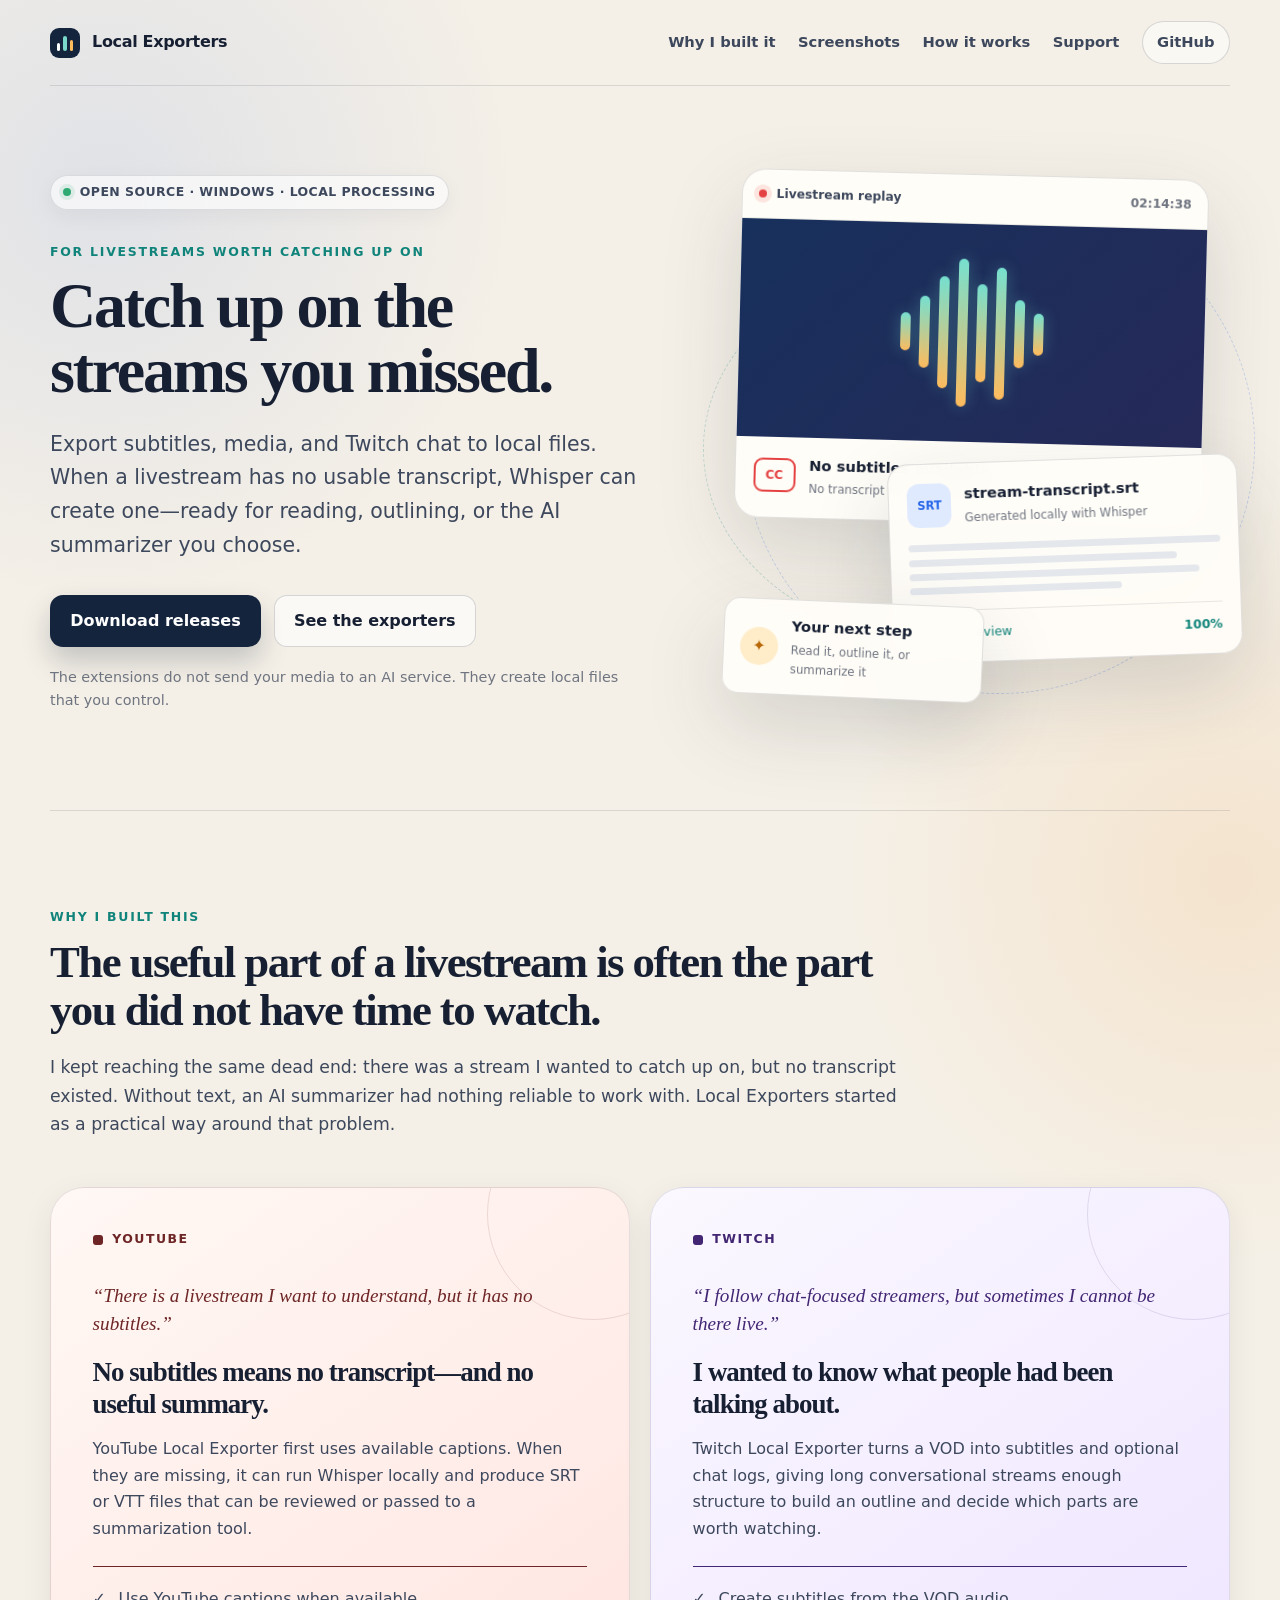
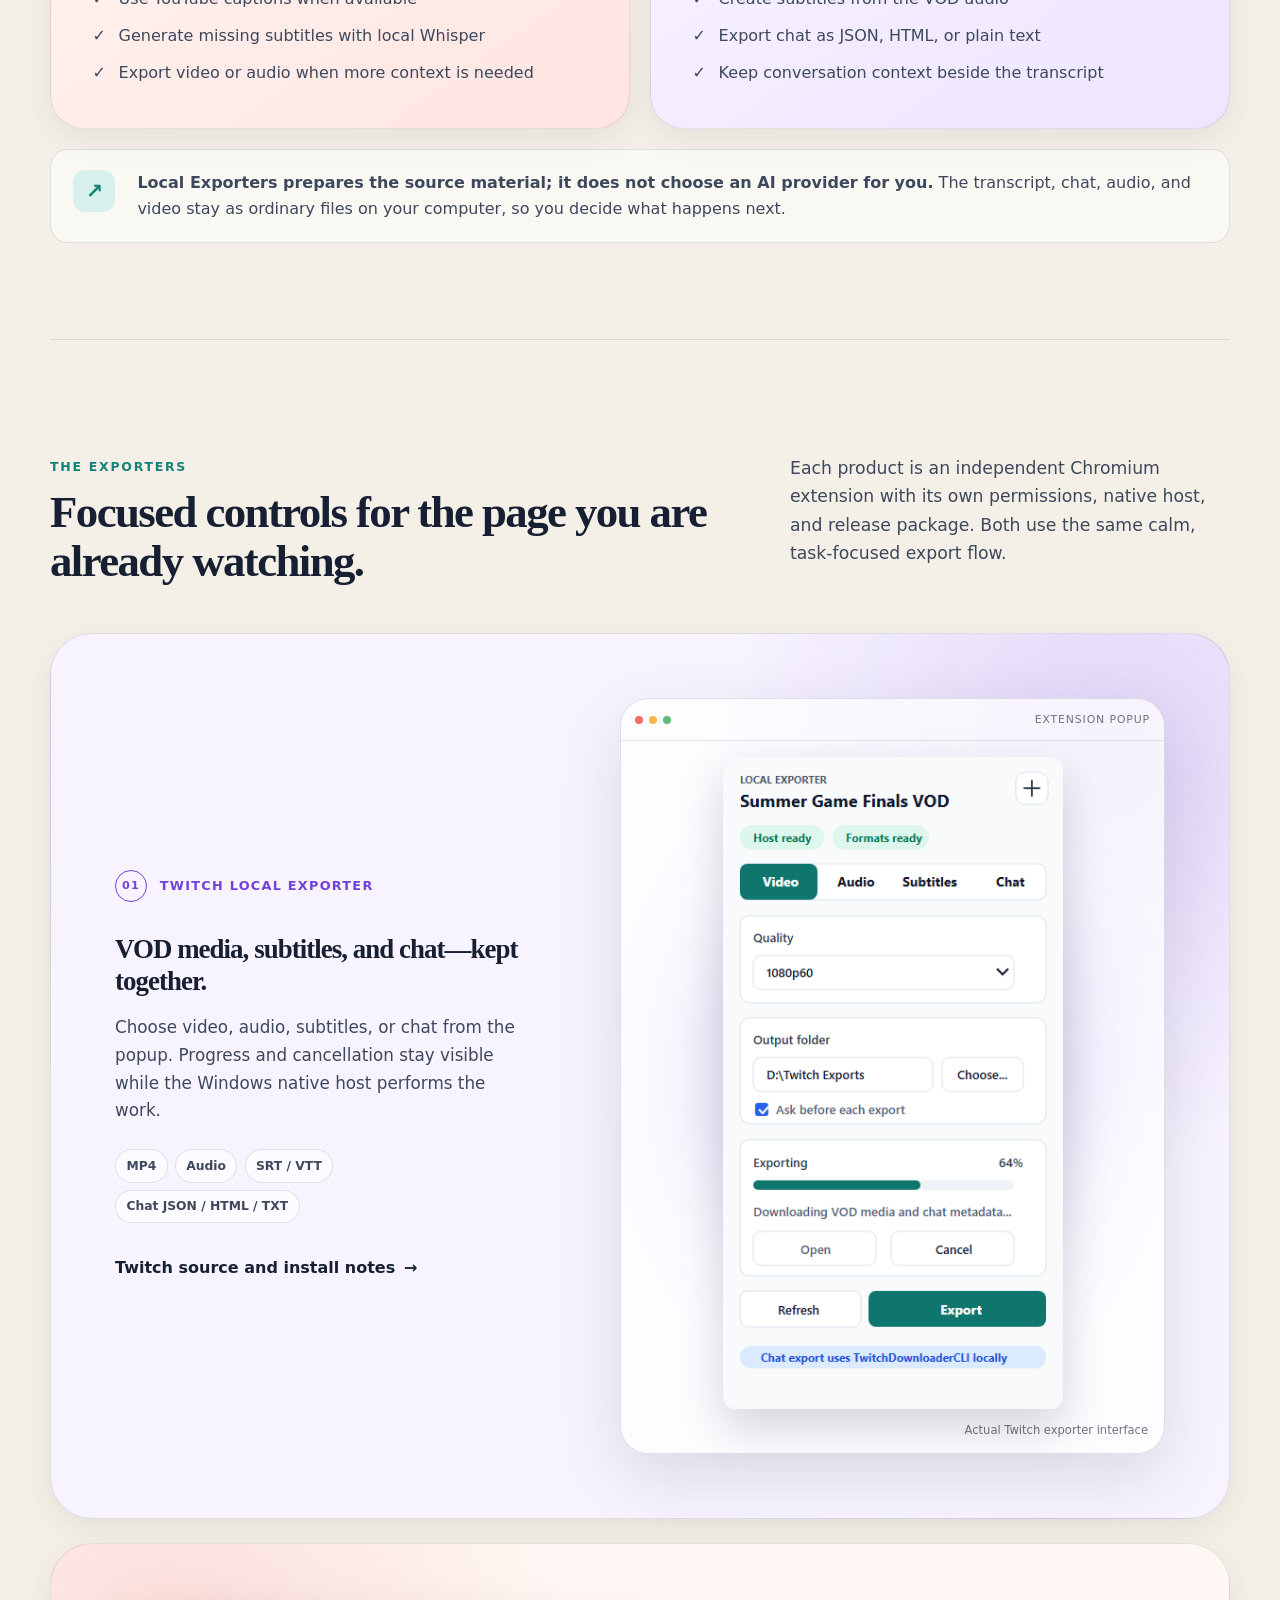
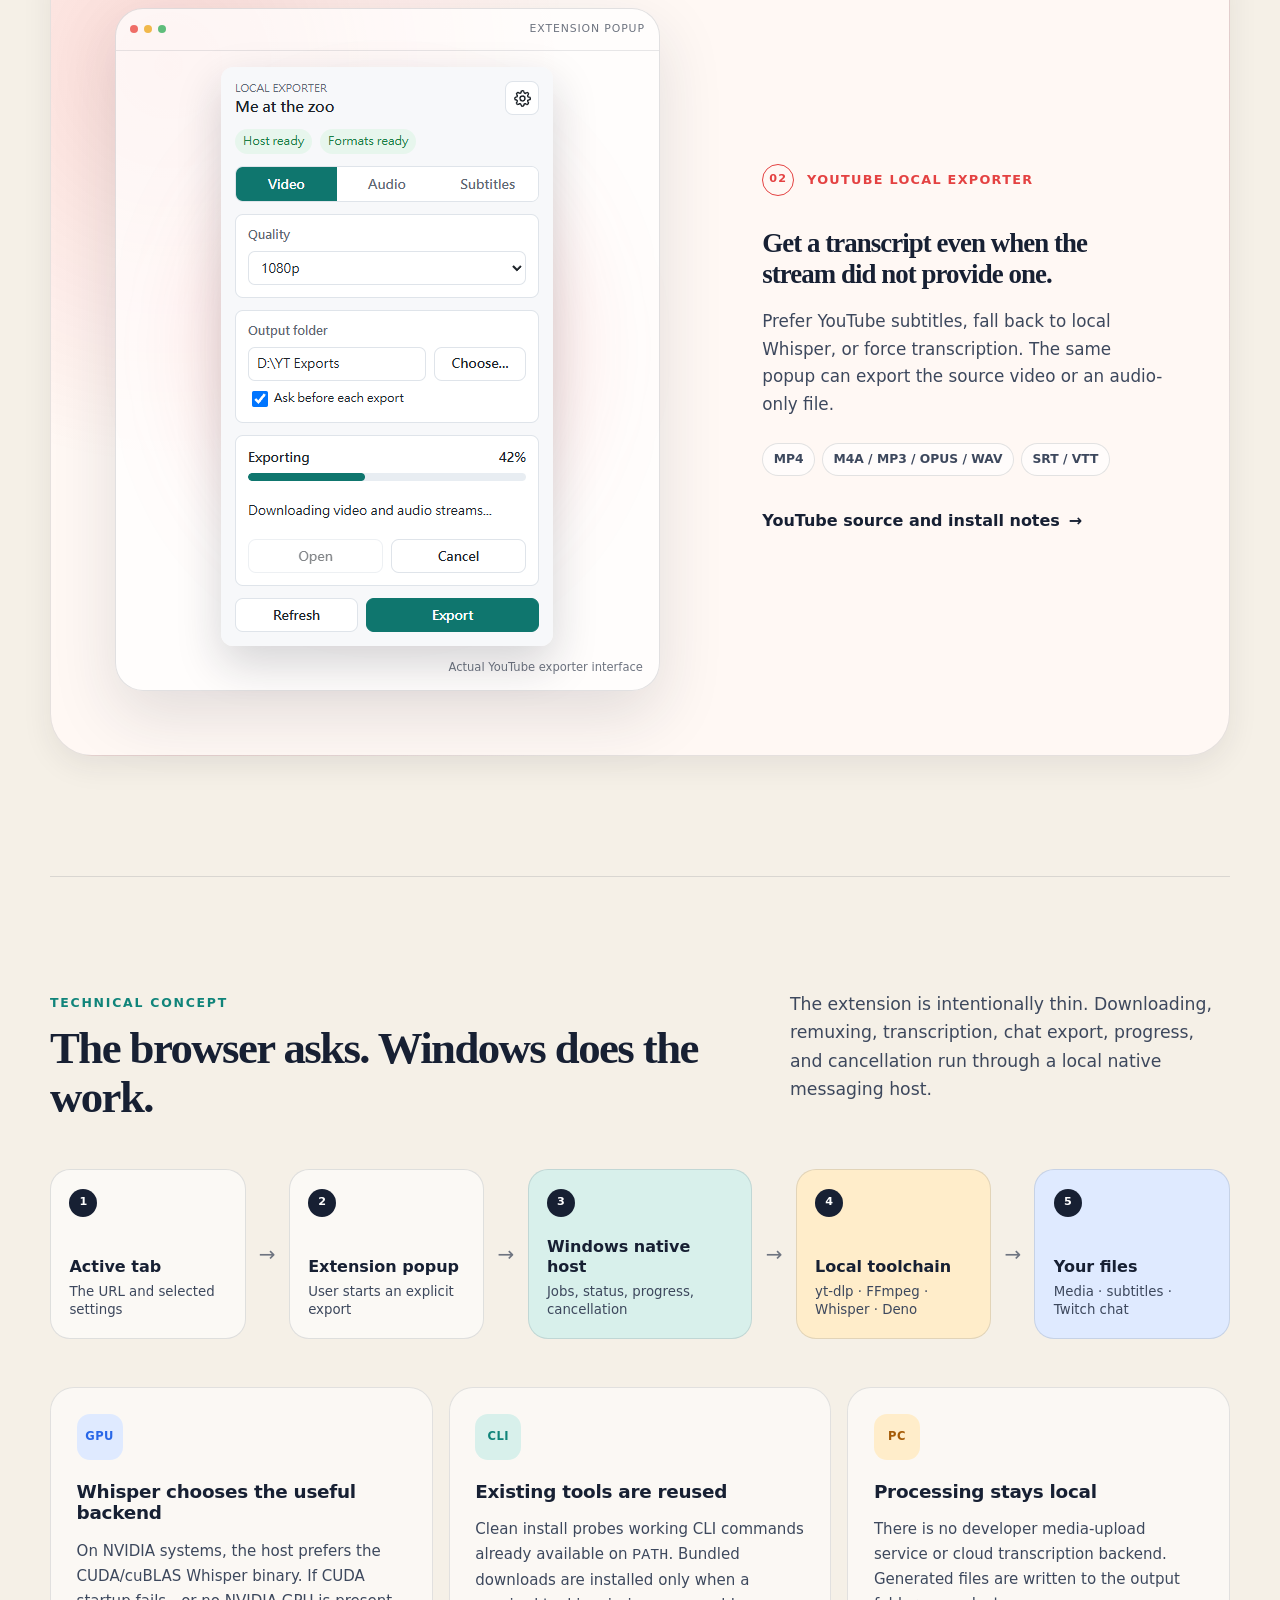
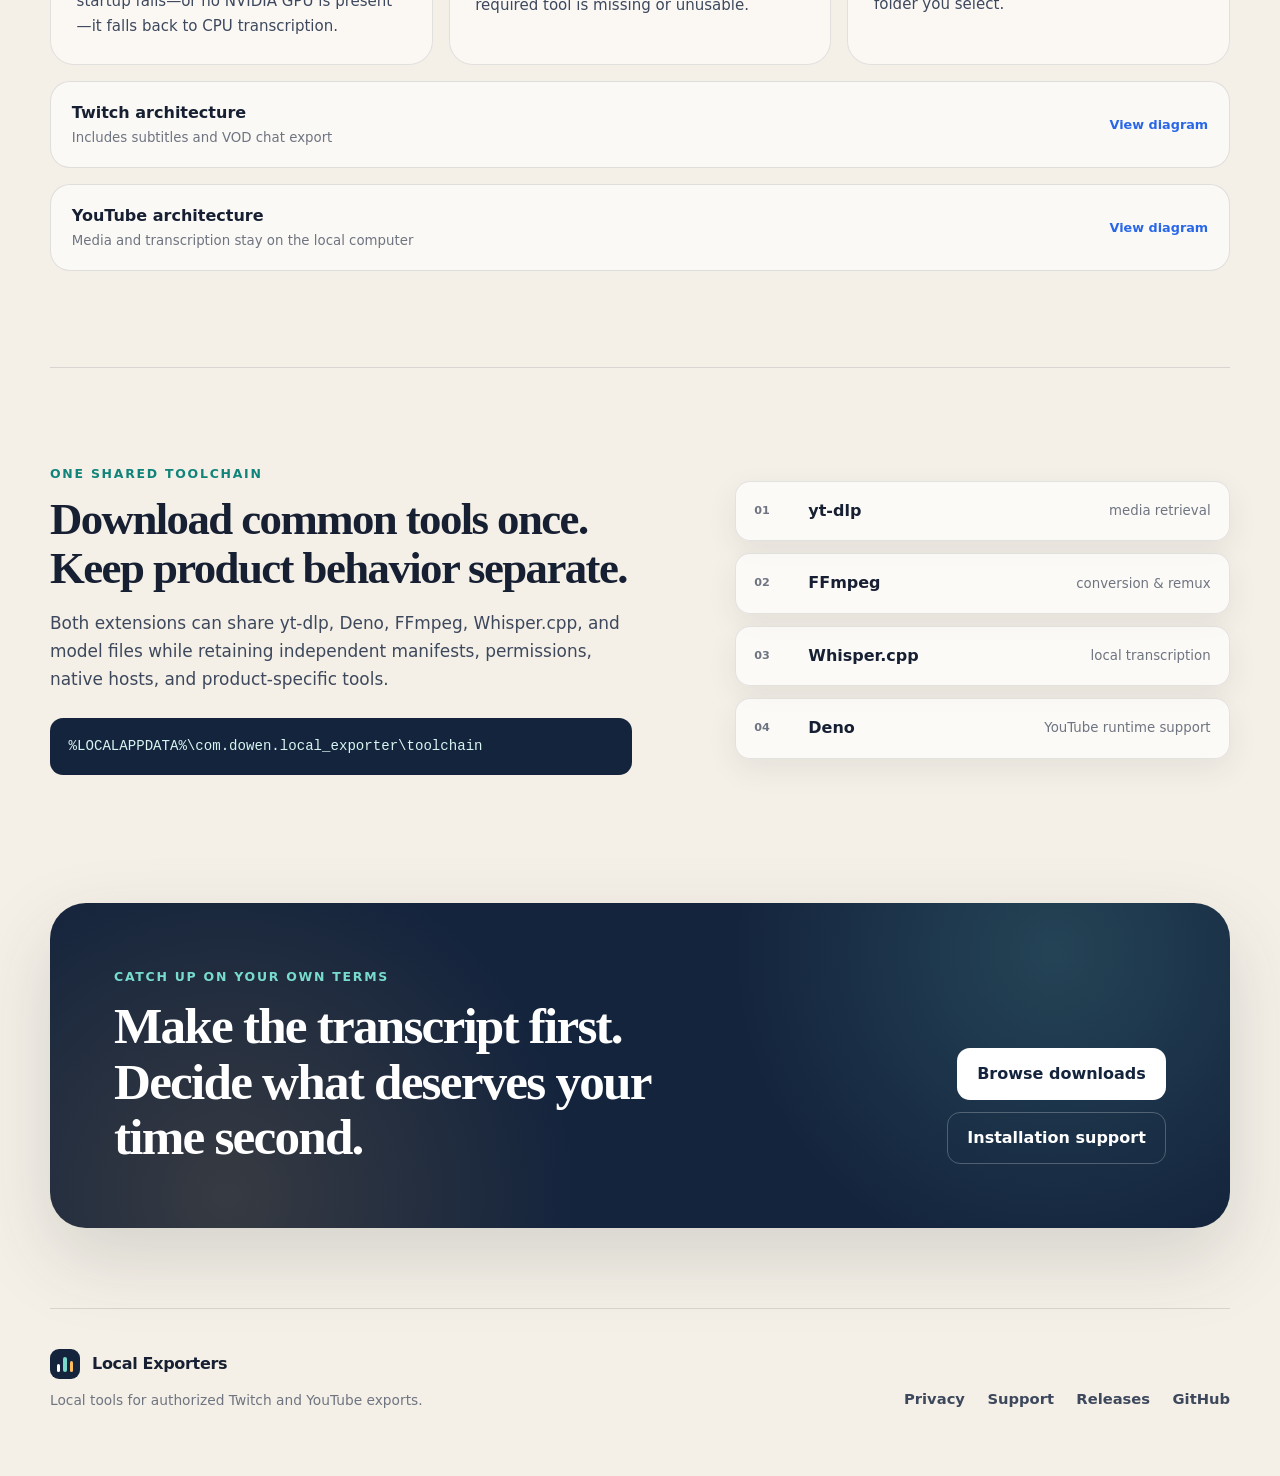
==== commit 54c625c0: "Refine website scale and product icons" ====
--- a/docs/index.html
+++ b/docs/index.html
@@ -52,7 +52,7 @@
         <div class="hero-copy">
           <div class="status-pill"><span></span> Open source · Windows · Local processing</div>
           <p class="kicker">For livestreams worth catching up on</p>
-          <h1>Turn a missed stream into something you can actually review.</h1>
+          <h1>Catch up on the streams you missed.</h1>
           <p class="hero-lead">Export subtitles, media, and Twitch chat to local files. When a livestream has no usable transcript, Whisper can create one—ready for reading, outlining, or the AI summarizer you choose.</p>
           <div class="hero-actions">
             <a class="button button-primary" href="https://github.com/Tokenyet/local_exporters/releases">Download releases</a>
@@ -184,7 +184,7 @@
           <figure class="screenshot-stage">
             <div class="screenshot-glow"></div>
             <div class="window-bar"><span></span><span></span><span></span><small>Extension popup</small></div>
-            <img src="assets/youtube-popup-export.png" width="330" height="579" alt="YouTube Local Exporter popup showing local video export settings and progress" loading="lazy">
+            <img src="assets/youtube-popup-export.png" width="332" height="579" alt="YouTube Local Exporter popup showing local video export settings and progress" loading="lazy">
             <figcaption>Actual YouTube exporter interface</figcaption>
           </figure>
         </article>
--- a/docs/styles.css
+++ b/docs/styles.css
@@ -184,11 +184,11 @@
 
 .hero {
   display: grid;
-  grid-template-columns: minmax(0, 1.03fr) minmax(410px, .97fr);
-  gap: clamp(3rem, 8vw, 7rem);
-  align-items: center;
-  min-height: 720px;
-  padding: 6.5rem 0 7rem;
+  grid-template-columns: minmax(0, 1.08fr) minmax(400px, .92fr);
+  gap: clamp(3rem, 6vw, 5rem);
+  align-items: center;
+  min-height: 660px;
+  padding: 5.5rem 0 6rem;
 }
 
 .status-pill {
@@ -236,22 +236,22 @@
 }
 
 h1 {
-  max-width: 760px;
+  max-width: 700px;
   margin-bottom: 1.5rem;
-  font-size: clamp(3.2rem, 6.2vw, 6rem);
-  line-height: .98;
+  font-size: clamp(3rem, 5vw, 4.85rem);
+  line-height: 1.02;
 }
 
 h2 {
   margin-bottom: 1.15rem;
-  font-size: clamp(2.15rem, 4.4vw, 4.1rem);
-  line-height: 1.04;
+  font-size: clamp(2rem, 3.5vw, 3.35rem);
+  line-height: 1.08;
 }
 
 h3 {
   margin-bottom: .7rem;
-  font-size: clamp(1.45rem, 2.5vw, 2.15rem);
-  line-height: 1.14;
+  font-size: clamp(1.4rem, 2.1vw, 1.9rem);
+  line-height: 1.18;
 }
 
 .hero-lead,
@@ -513,7 +513,7 @@
 }
 
 .section-block {
-  padding: 7rem 0;
+  padding: 6rem 0;
   border-top: 1px solid rgba(23, 32, 51, .12);
 }
 
@@ -670,7 +670,7 @@
   grid-template-columns: minmax(0, .85fr) minmax(360px, 1.15fr);
   gap: clamp(3rem, 8vw, 7rem);
   align-items: center;
-  min-height: 680px;
+  min-height: 650px;
   margin: 1.5rem 0;
   padding: clamp(2rem, 5vw, 4rem);
   border: 1px solid rgba(23, 32, 51, .11);
@@ -773,7 +773,7 @@
   display: grid;
   position: relative;
   place-items: center;
-  min-height: 560px;
+  min-height: 620px;
   margin: 0;
   padding: 58px 50px 44px;
   border: 1px solid rgba(23, 32, 51, .13);
@@ -785,9 +785,16 @@
 .screenshot-stage img {
   position: relative;
   z-index: 1;
-  max-height: 500px;
+  width: min(100%, 340px);
+  height: auto;
+  max-height: none;
   border-radius: 12px;
+  object-fit: contain;
   box-shadow: 0 18px 45px rgba(22, 29, 43, .18);
+}
+
+.product-youtube .screenshot-stage img {
+  width: min(100%, 332px);
 }
 
 .screenshot-glow {
@@ -1144,7 +1151,7 @@
 
 .shell > header:not(.site-header) h1 {
   max-width: 900px;
-  font-size: clamp(2.8rem, 6vw, 5rem);
+  font-size: clamp(2.6rem, 5vw, 4.25rem);
 }
 
 .shell > main:not(#main) {
@@ -1269,7 +1276,7 @@
   }
 
   h1 {
-    font-size: clamp(2.75rem, 14vw, 4.5rem);
+    font-size: clamp(2.6rem, 12vw, 3.8rem);
   }
 
   .hero-visual {
@@ -1292,7 +1299,7 @@
   }
 
   .section-block {
-    padding: 5rem 0;
+    padding: 4.5rem 0;
   }
 
   .motivation-grid,
@@ -1311,12 +1318,13 @@
   }
 
   .screenshot-stage {
-    min-height: 480px;
+    min-height: 0;
     padding: 54px 24px 38px;
   }
 
   .screenshot-stage img {
-    max-height: 420px;
+    width: min(100%, 340px);
+    max-height: none;
   }
 
   .boundary-note {
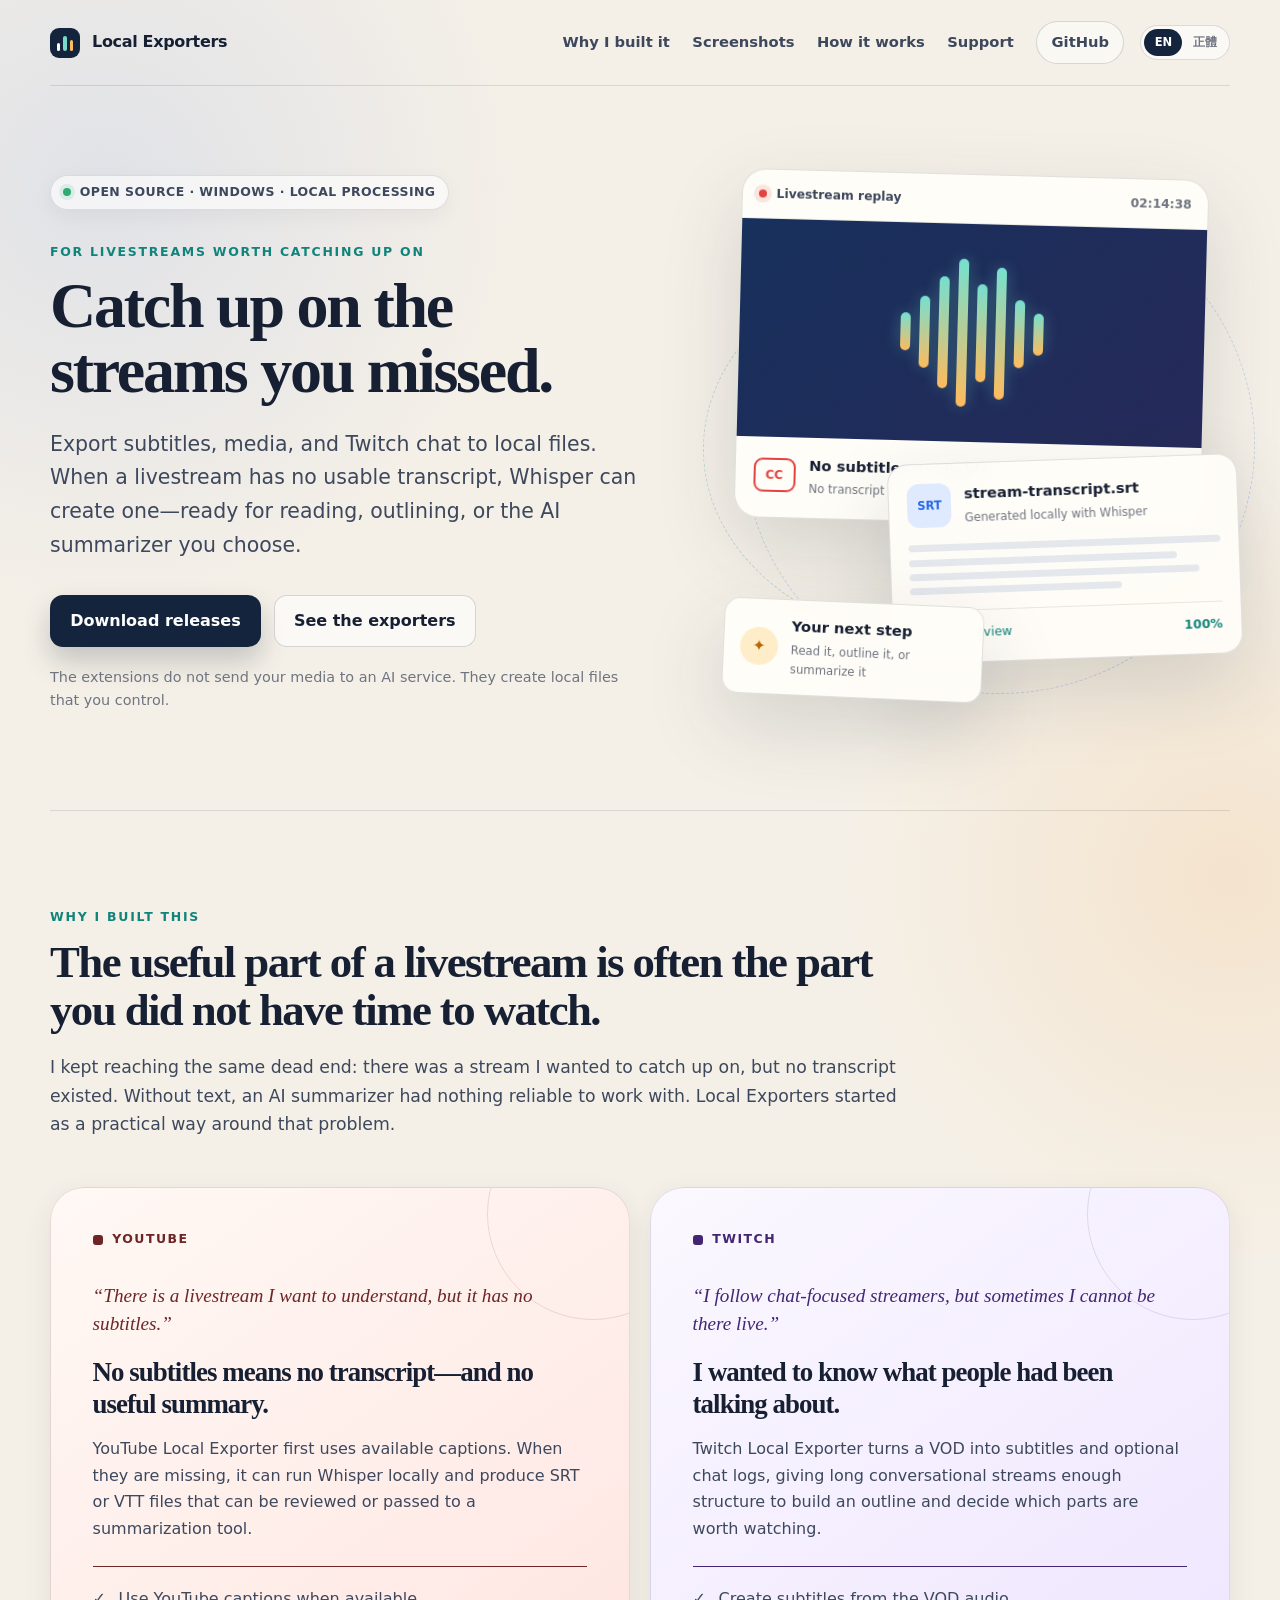
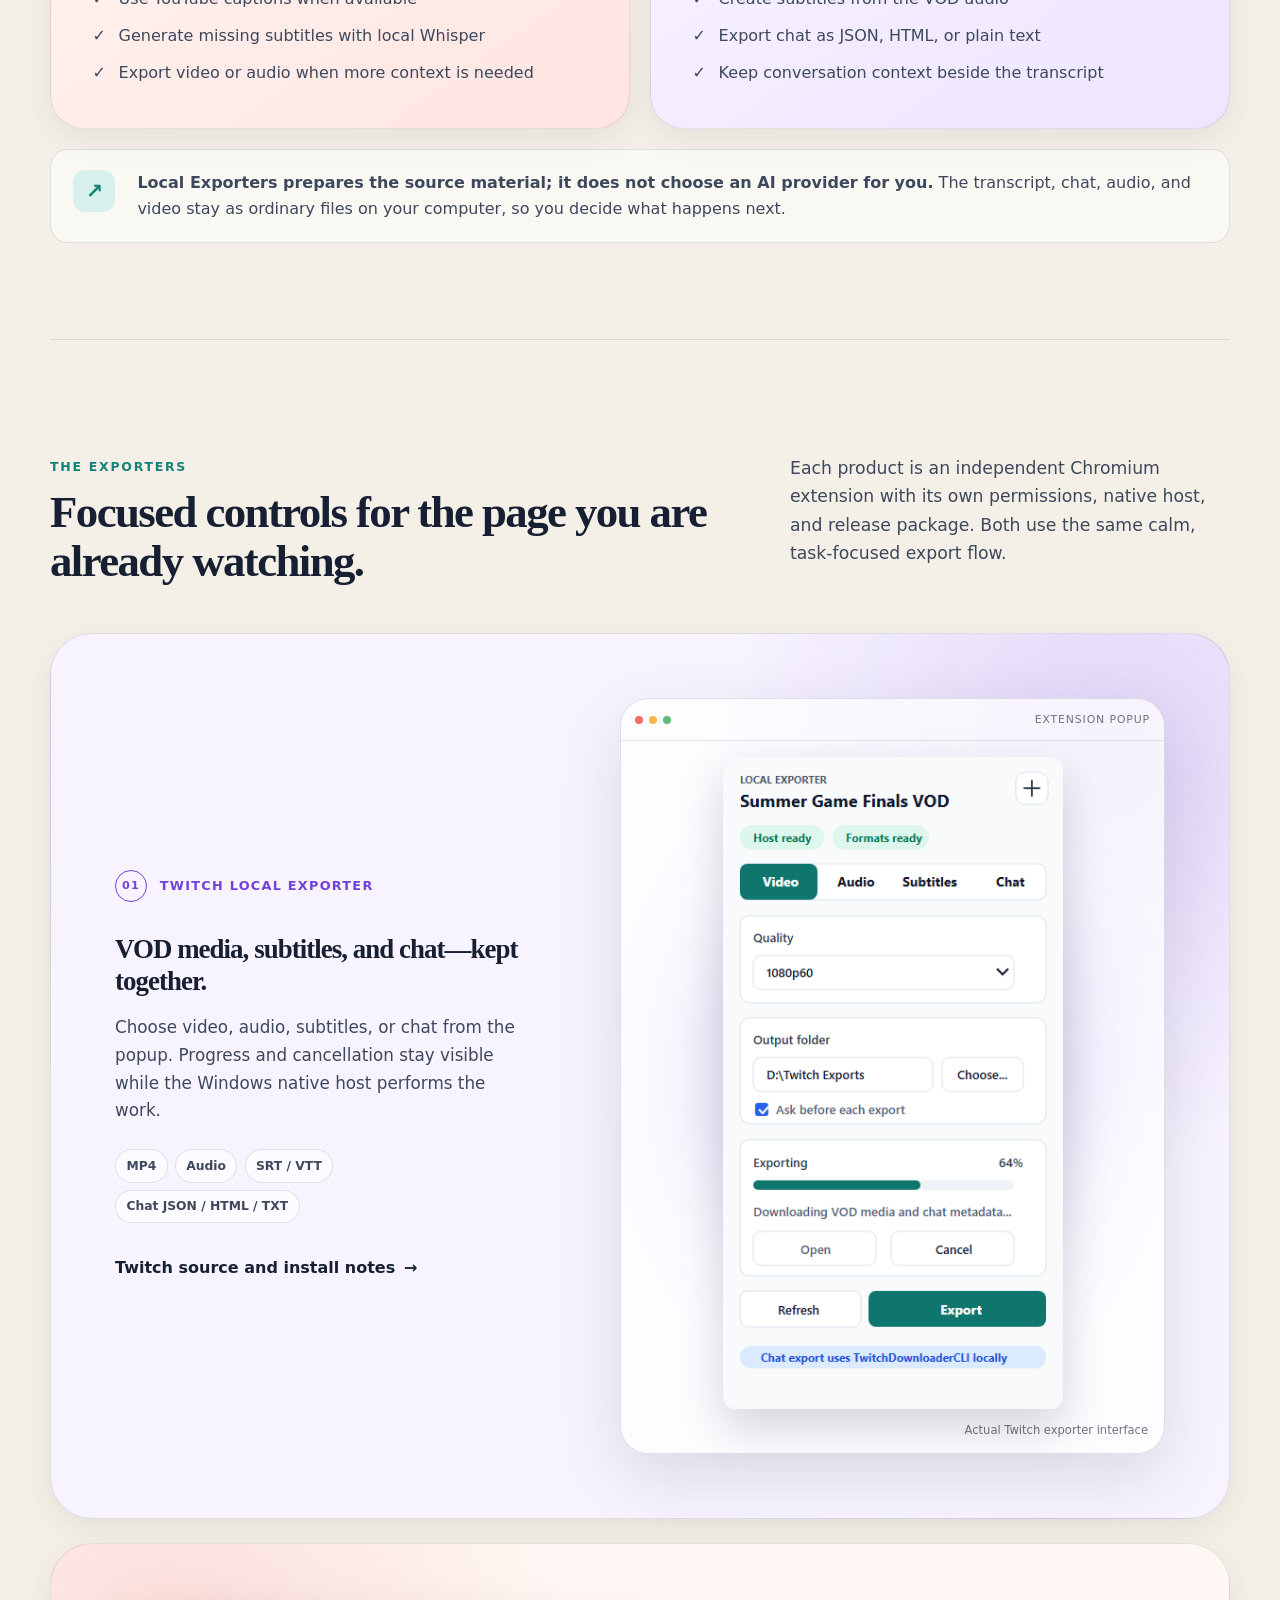
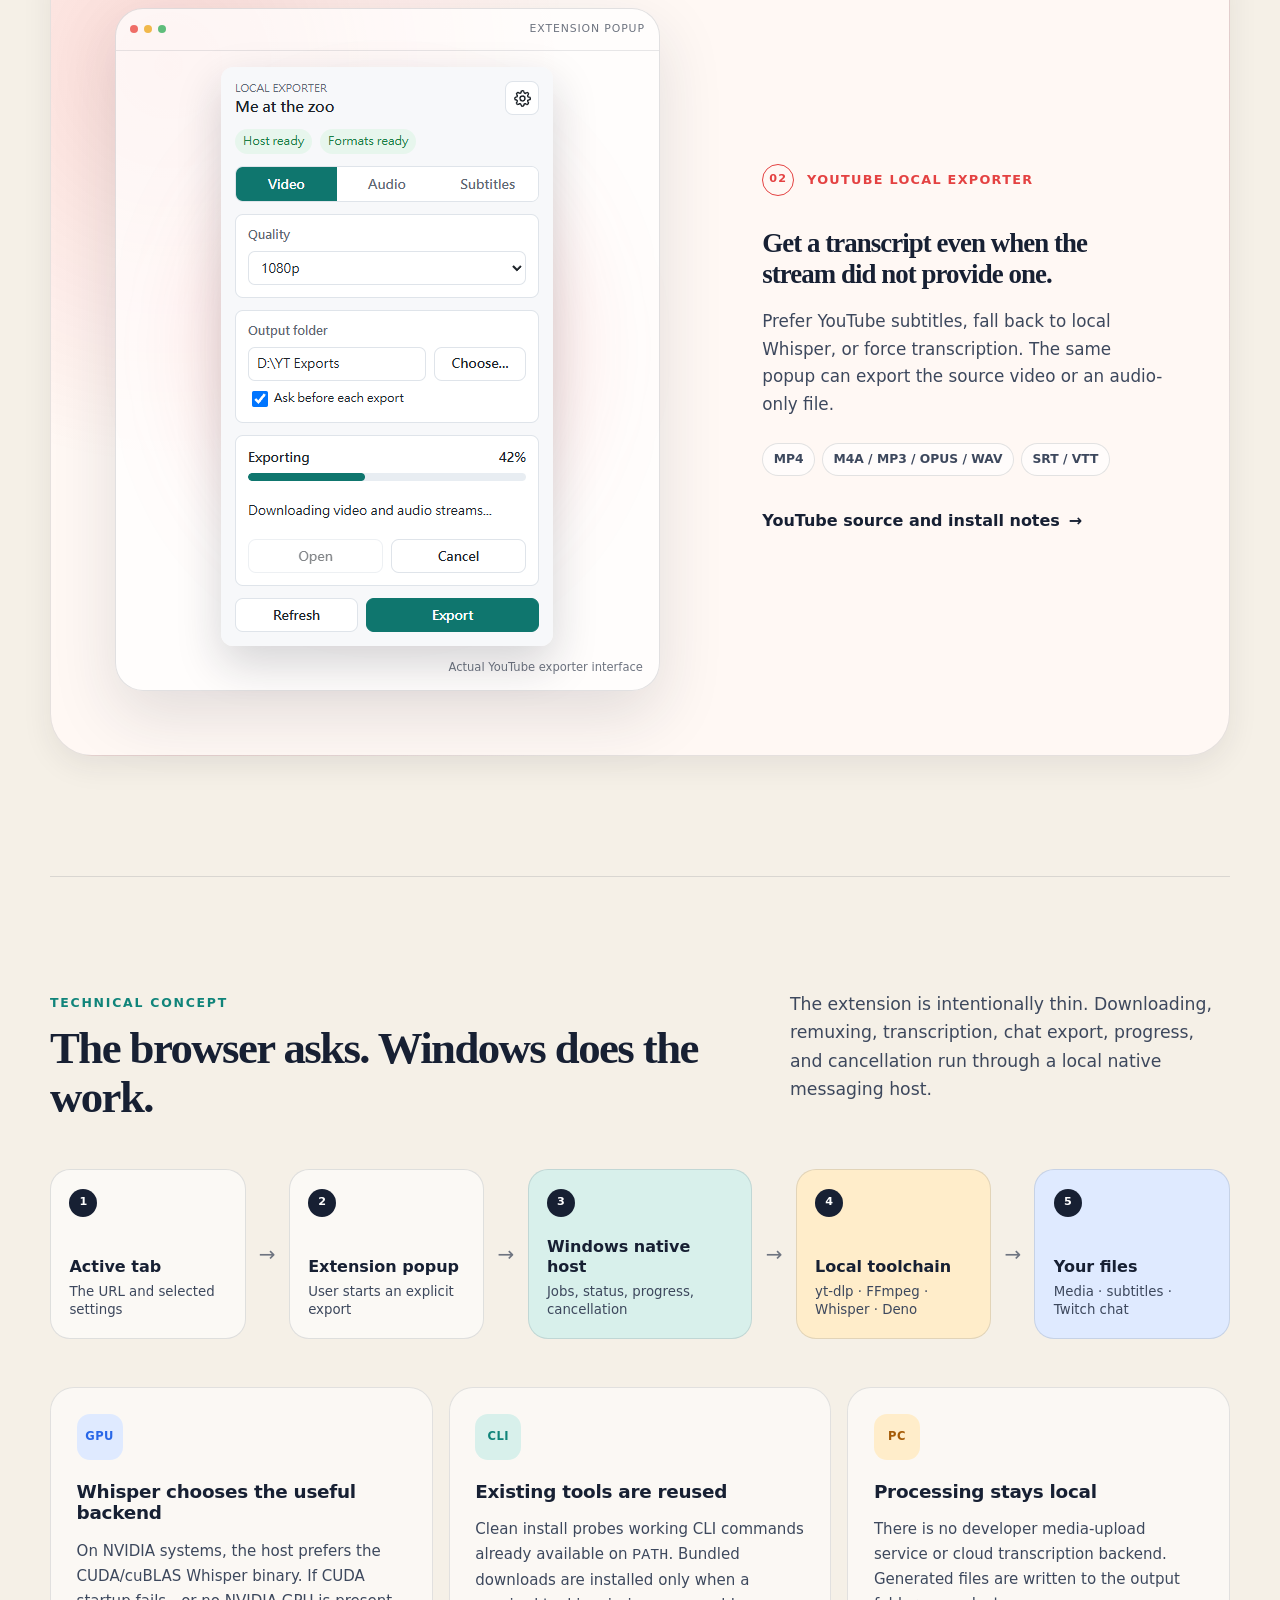
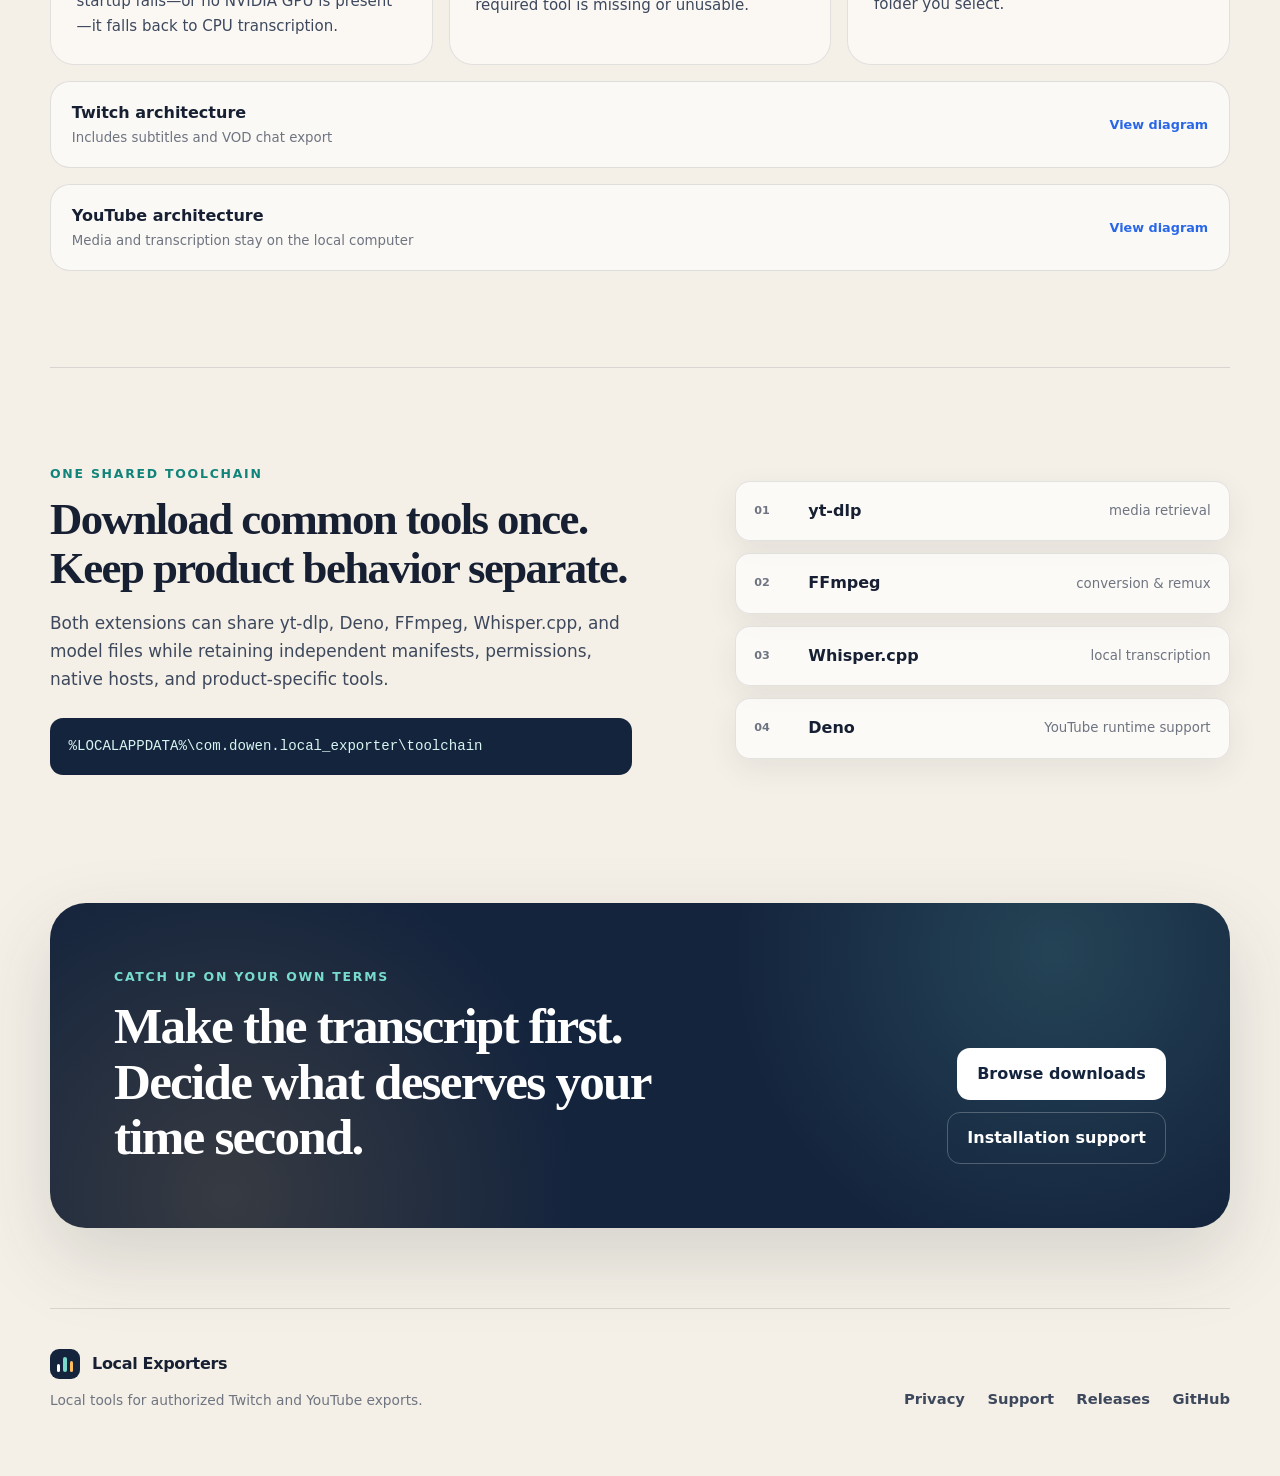
==== commit 6ecc6358: "Add English and Traditional Chinese website" ====
--- a/docs/index.html
+++ b/docs/index.html
@@ -8,11 +8,15 @@
   <meta name="keywords" content="Twitch transcript, Twitch VOD summary, YouTube livestream subtitles, Whisper subtitles, local AI summary, Twitch chat export, YouTube transcript exporter">
   <meta name="theme-color" content="#14243d">
   <link rel="canonical" href="https://www.dowen.idv.tw/local_exporters/">
+  <link rel="alternate" hreflang="en" href="https://www.dowen.idv.tw/local_exporters/">
+  <link rel="alternate" hreflang="zh-Hant" href="https://www.dowen.idv.tw/local_exporters/zh-TW/">
+  <link rel="alternate" hreflang="x-default" href="https://www.dowen.idv.tw/local_exporters/">
   <meta property="og:type" content="website">
   <meta property="og:title" content="Local Exporters · Catch up on the streams you missed">
   <meta property="og:description" content="Create local Twitch and YouTube transcripts for review and AI summaries, with Whisper and media processing on your Windows PC.">
   <meta property="og:url" content="https://www.dowen.idv.tw/local_exporters/">
   <link rel="stylesheet" href="styles.css">
+  <script src="language.js"></script>
   <script type="application/ld+json">
   {
     "@context": "https://schema.org",
@@ -38,13 +42,19 @@
         </span>
         <span>Local Exporters</span>
       </a>
-      <nav class="site-nav" aria-label="Main navigation">
-        <a href="#motivation">Why I built it</a>
-        <a href="#products">Screenshots</a>
-        <a href="#architecture">How it works</a>
-        <a href="support.html">Support</a>
-        <a class="nav-source" href="https://github.com/Tokenyet/local_exporters">GitHub</a>
-      </nav>
+      <div class="header-tools">
+        <nav class="site-nav" aria-label="Main navigation">
+          <a href="#motivation">Why I built it</a>
+          <a href="#products">Screenshots</a>
+          <a href="#architecture">How it works</a>
+          <a href="support.html">Support</a>
+          <a class="nav-source" href="https://github.com/Tokenyet/local_exporters">GitHub</a>
+        </nav>
+        <div class="language-switcher" aria-label="Language">
+          <a class="is-active" href="./?lang=en" lang="en">EN</a>
+          <a href="zh-TW/?lang=zh-TW" lang="zh-Hant">正體</a>
+        </div>
+      </div>
     </header>
 
     <main id="main">
--- a/docs/styles.css
+++ b/docs/styles.css
@@ -160,6 +160,53 @@
   flex-wrap: wrap;
 }
 
+.header-tools,
+.prose-nav-row {
+  display: flex;
+  gap: 1rem;
+  align-items: center;
+}
+
+.header-tools {
+  flex: 0 1 auto;
+  justify-content: flex-end;
+  min-width: 0;
+}
+
+.site-nav {
+  flex-wrap: nowrap;
+}
+
+.site-nav a {
+  white-space: nowrap;
+}
+
+.language-switcher {
+  display: inline-flex;
+  flex: 0 0 auto;
+  gap: 2px;
+  padding: 3px;
+  border: 1px solid rgba(23, 32, 51, .14);
+  border-radius: 999px;
+  background: rgba(255, 255, 255, .58);
+}
+
+.language-switcher a {
+  min-width: 38px;
+  padding: .28rem .55rem;
+  border-radius: 999px;
+  color: var(--muted);
+  font-size: .72rem;
+  font-weight: 800;
+  text-align: center;
+  text-decoration: none;
+}
+
+.language-switcher a.is-active {
+  background: var(--navy);
+  color: #fff;
+}
+
 .site-nav a,
 .site-footer nav a,
 .shell > header nav a {
@@ -1141,6 +1188,11 @@
 }
 
 .shell > header:not(.site-header) nav {
+  margin-bottom: 0;
+}
+
+.prose-nav-row {
+  justify-content: space-between;
   margin-bottom: 4rem;
 }
 
@@ -1201,6 +1253,12 @@
 
   .site-nav {
     gap: .9rem 1.2rem;
+    flex-wrap: wrap;
+  }
+
+  .header-tools {
+    width: 100%;
+    justify-content: space-between;
   }
 
   .hero {
@@ -1357,8 +1415,21 @@
   }
 
   .site-header {
+    align-items: center;
     min-height: 68px;
     justify-content: center;
+    flex-direction: row;
+  }
+
+  .header-tools {
+    width: auto;
+    margin-left: auto;
+  }
+
+  .prose-nav-row {
+    gap: 1rem;
+    align-items: flex-start;
+    flex-direction: column;
   }
 
   .hero-visual {
@@ -1391,6 +1462,14 @@
     align-items: flex-start;
     flex-direction: column;
   }
+}
+
+html[lang="zh-Hant"] h1,
+html[lang="zh-Hant"] h2,
+html[lang="zh-Hant"] h3,
+html[lang="zh-Hant"] .motive-problem {
+  font-family: "Noto Serif TC", "Microsoft JhengHei", serif;
+  letter-spacing: -.025em;
 }
 
 @media (prefers-reduced-motion: reduce) {
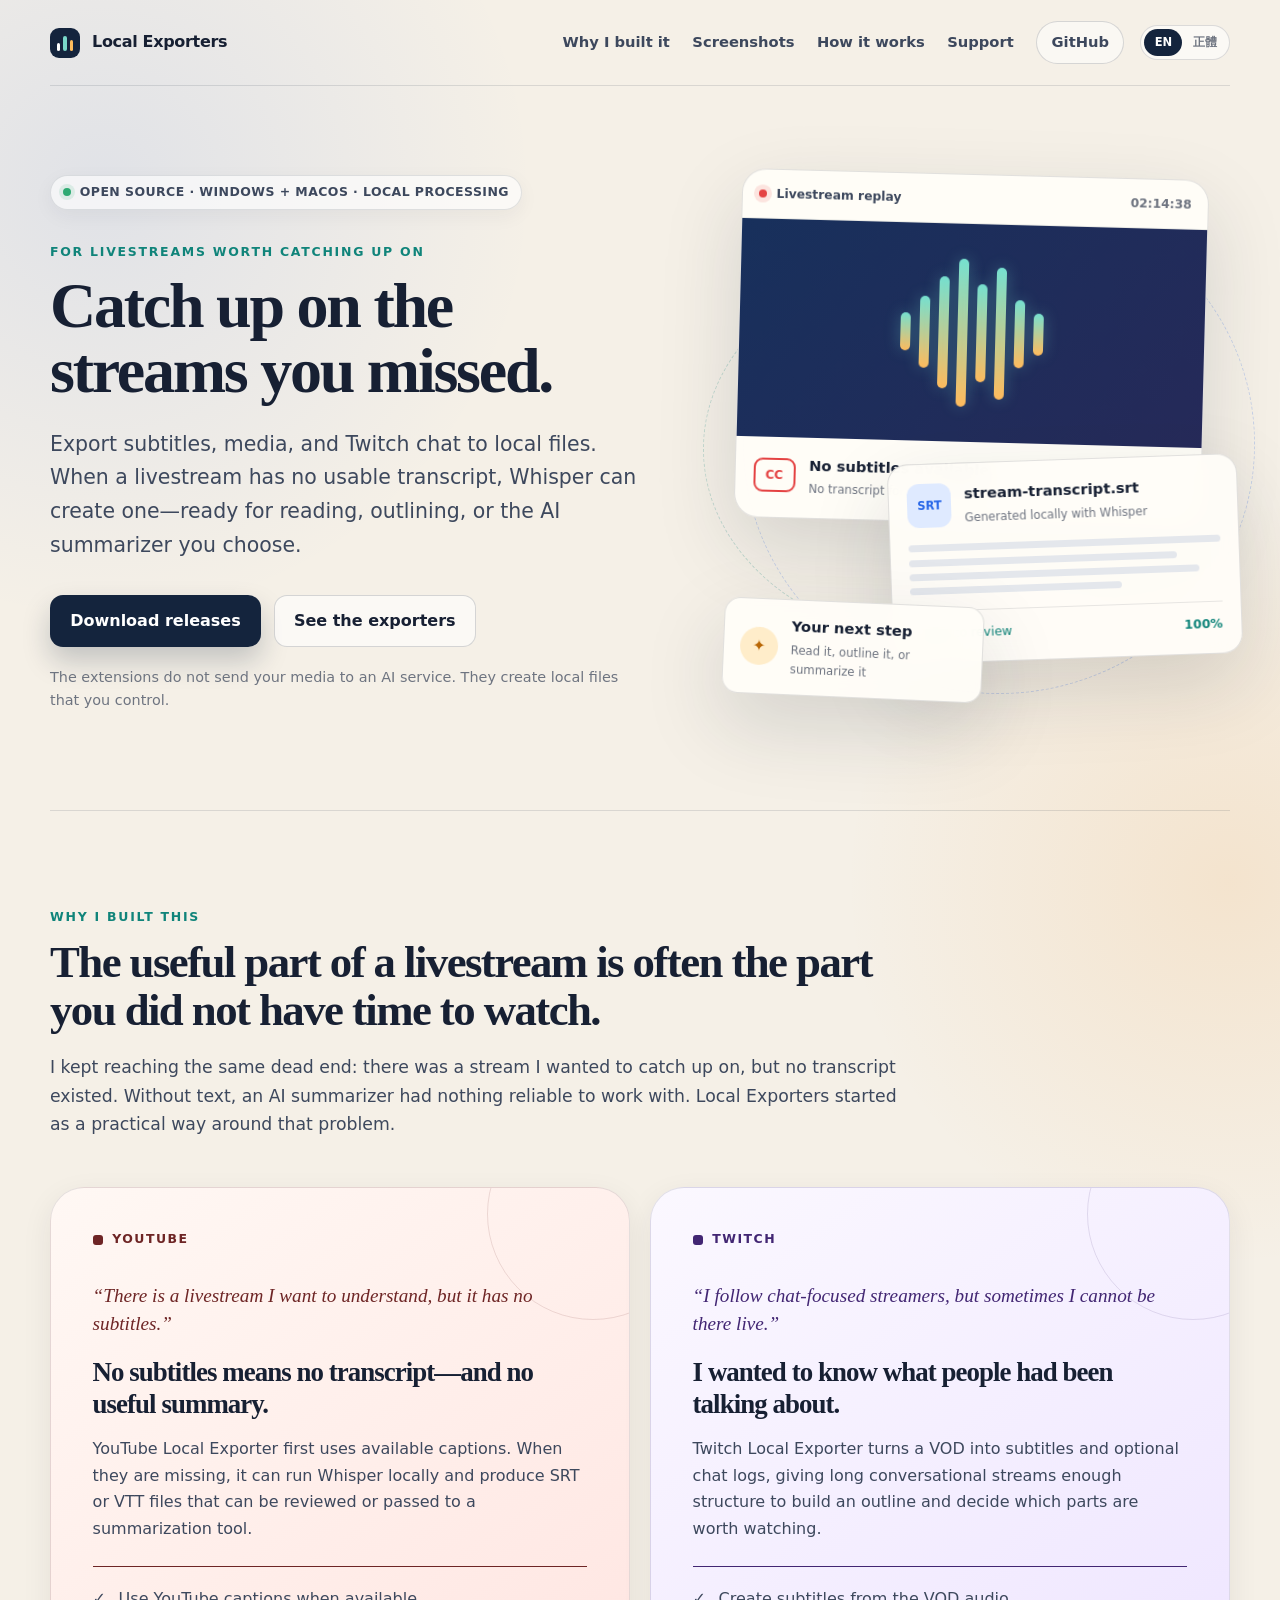
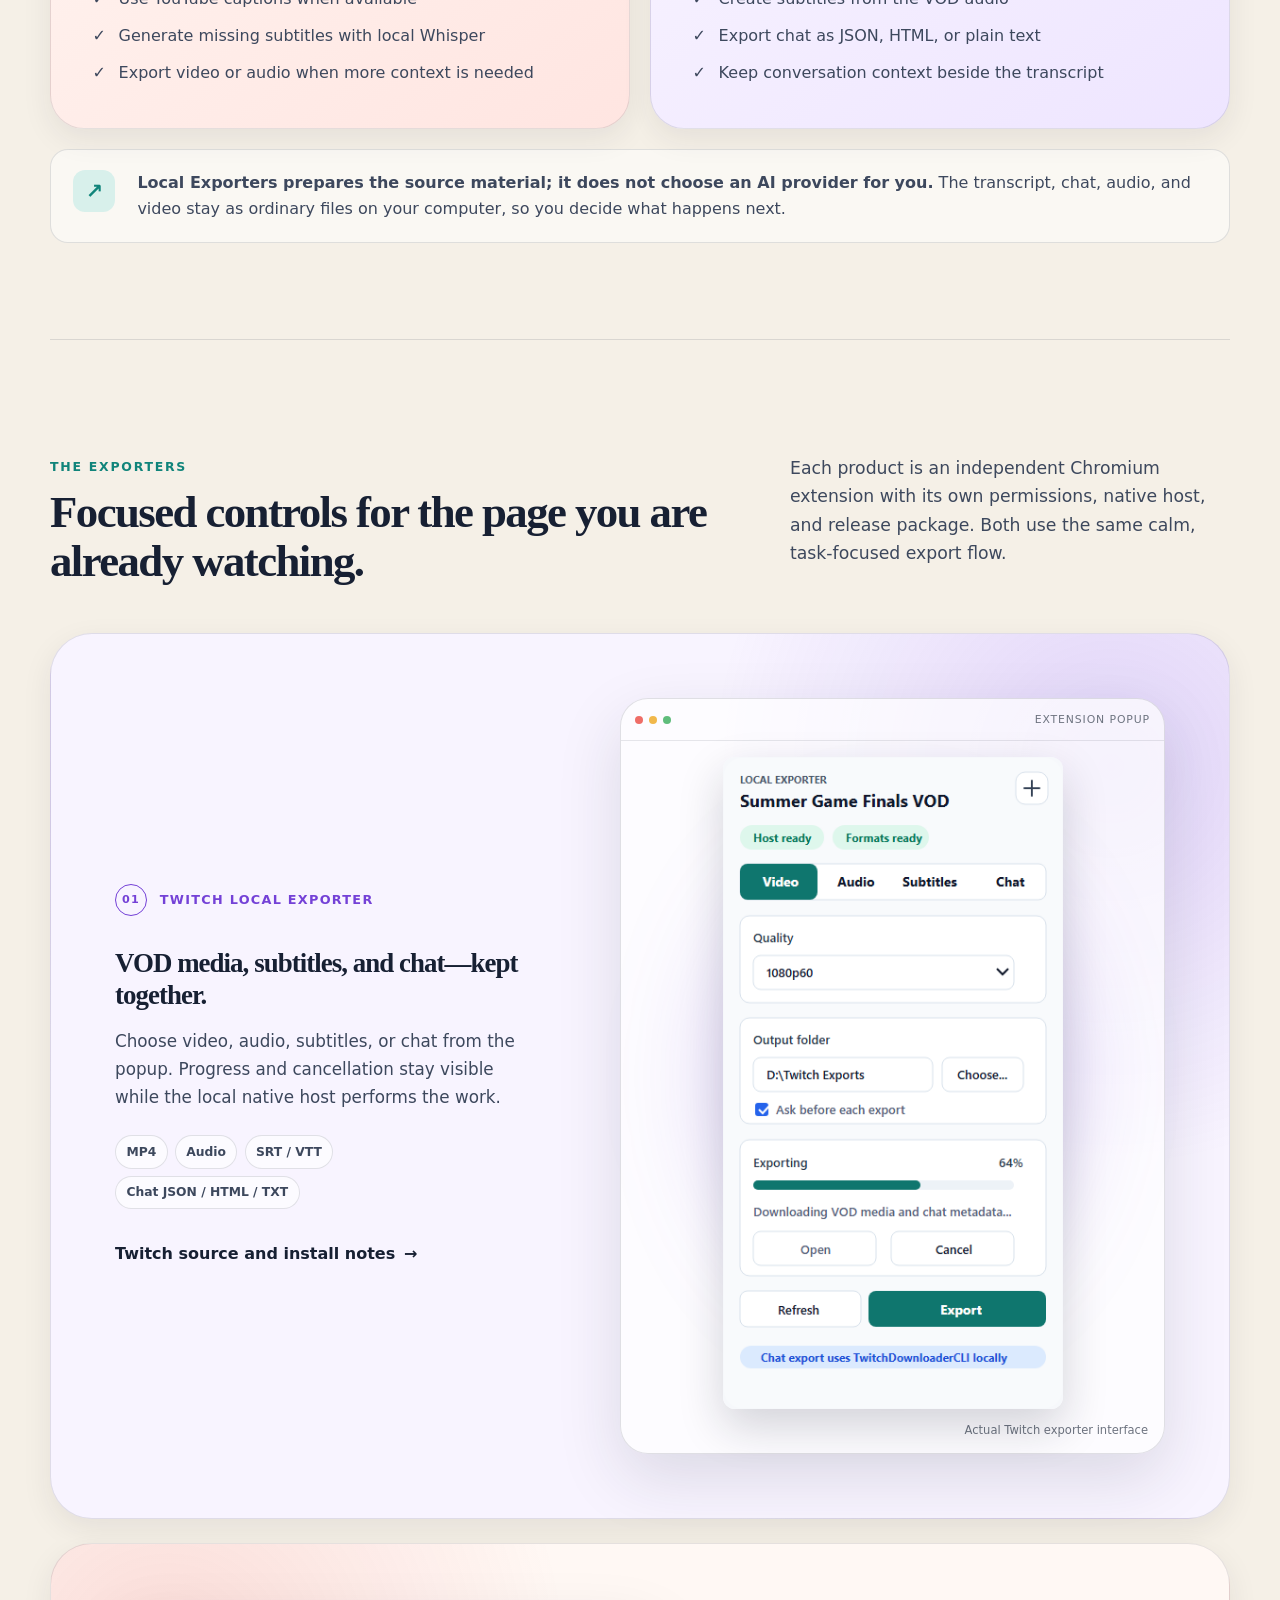
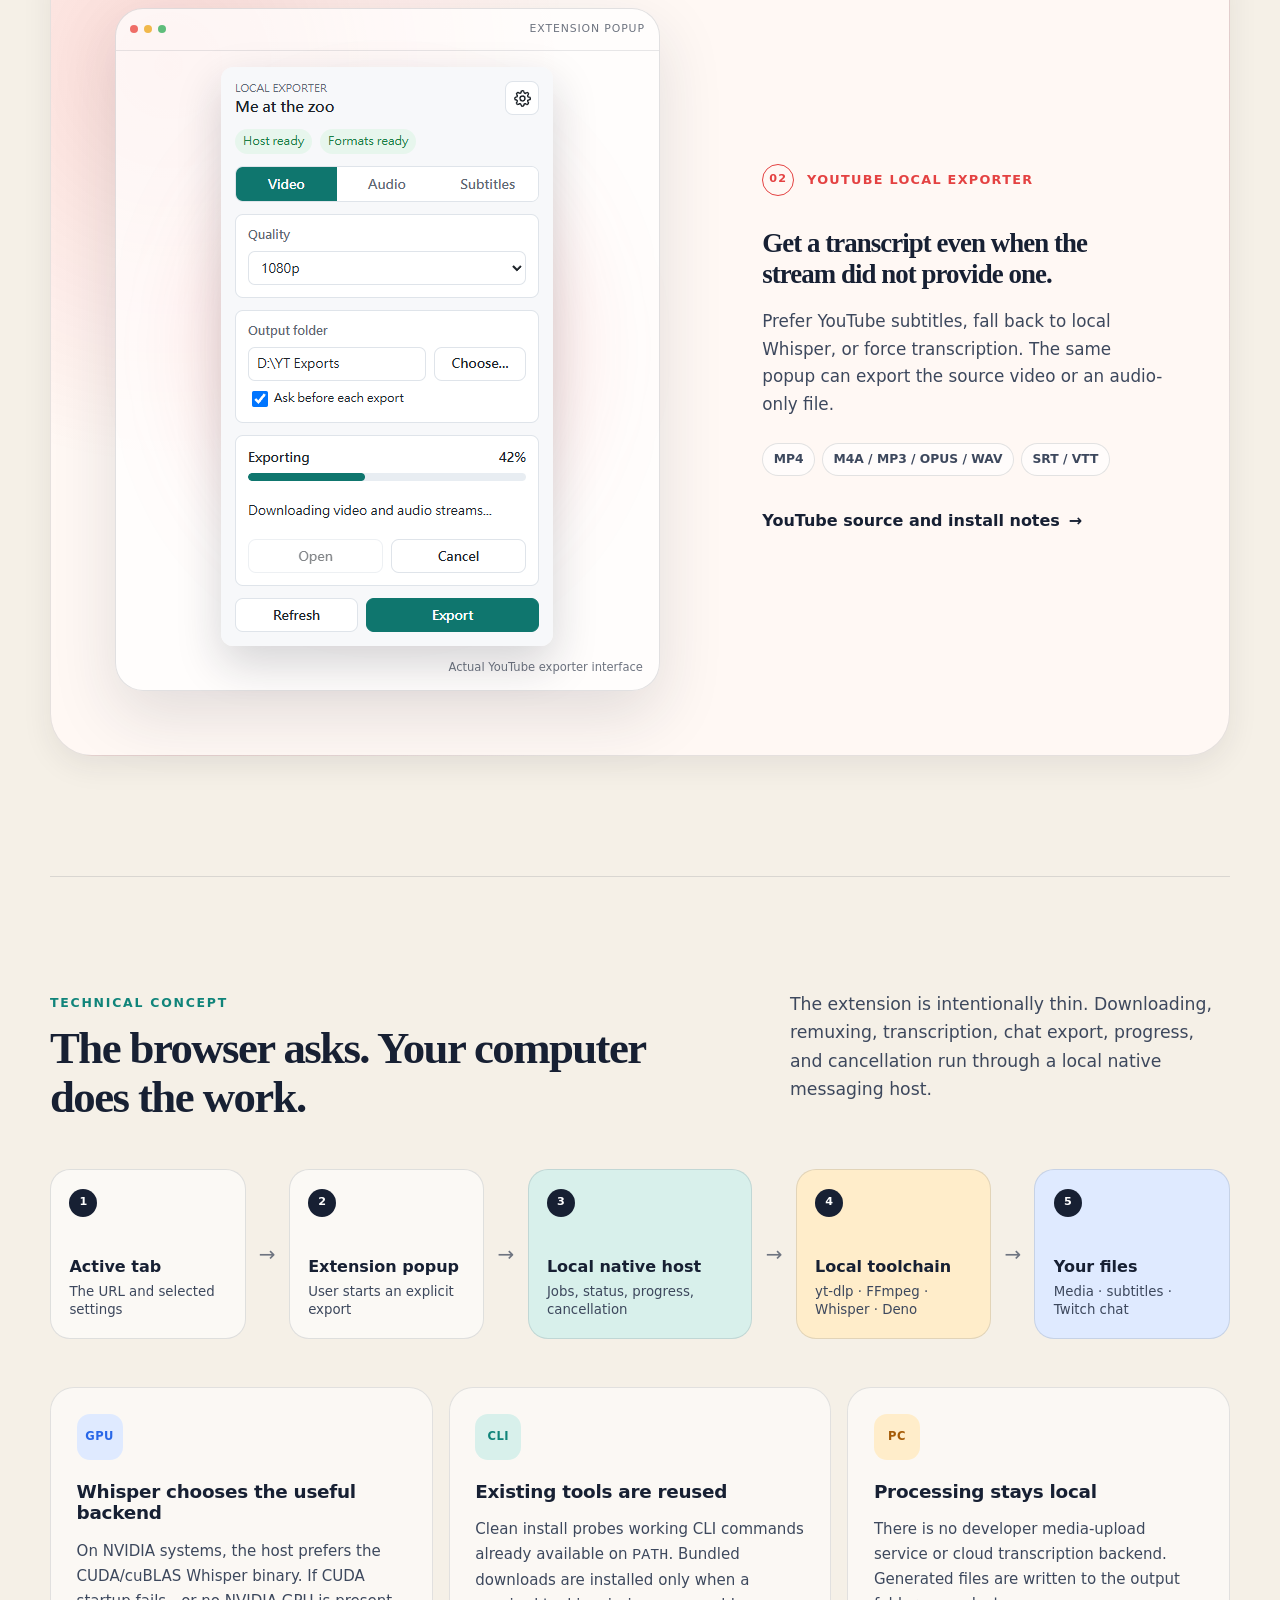
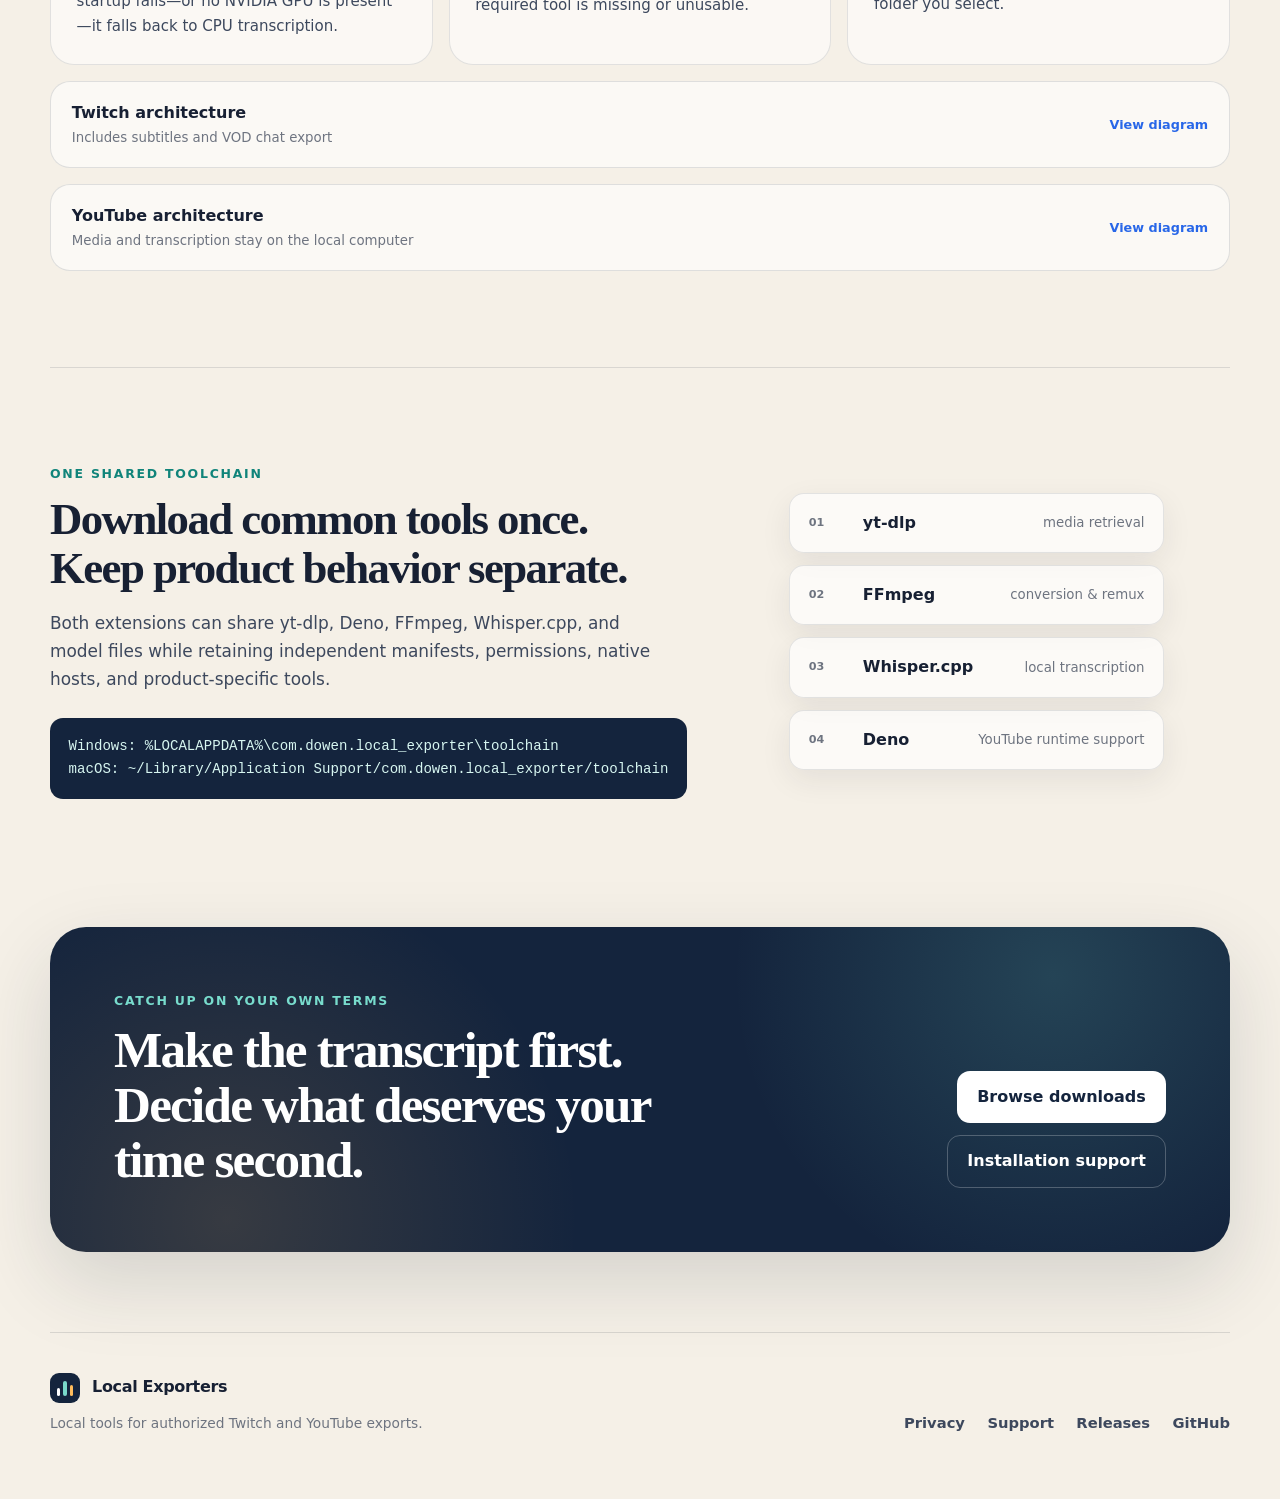
==== commit 0876eb3d: "Add macOS support" ====
--- a/docs/index.html
+++ b/docs/index.html
@@ -13,7 +13,7 @@
   <link rel="alternate" hreflang="x-default" href="https://www.dowen.idv.tw/local_exporters/">
   <meta property="og:type" content="website">
   <meta property="og:title" content="Local Exporters · Catch up on the streams you missed">
-  <meta property="og:description" content="Create local Twitch and YouTube transcripts for review and AI summaries, with Whisper and media processing on your Windows PC.">
+  <meta property="og:description" content="Create local Twitch and YouTube transcripts for review and AI summaries, with Whisper and media processing on Windows or macOS.">
   <meta property="og:url" content="https://www.dowen.idv.tw/local_exporters/">
   <link rel="stylesheet" href="styles.css">
   <script src="language.js"></script>
@@ -23,7 +23,7 @@
     "@type": "SoftwareApplication",
     "name": "Local Exporters",
     "applicationCategory": "MultimediaApplication",
-    "operatingSystem": "Windows",
+    "operatingSystem": "Windows, macOS",
     "description": "Chromium extensions for exporting authorized Twitch and YouTube media, subtitles, and chat to local files for review and summarization.",
     "url": "https://www.dowen.idv.tw/local_exporters/",
     "codeRepository": "https://github.com/Tokenyet/local_exporters",
@@ -60,7 +60,7 @@
     <main id="main">
       <section class="hero">
         <div class="hero-copy">
-          <div class="status-pill"><span></span> Open source · Windows · Local processing</div>
+          <div class="status-pill"><span></span> Open source · Windows + macOS · Local processing</div>
           <p class="kicker">For livestreams worth catching up on</p>
           <h1>Catch up on the streams you missed.</h1>
           <p class="hero-lead">Export subtitles, media, and Twitch chat to local files. When a livestream has no usable transcript, Whisper can create one—ready for reading, outlining, or the AI summarizer you choose.</p>
@@ -167,7 +167,7 @@
           <div class="product-copy">
             <div class="product-name"><span class="product-number">01</span><span>Twitch Local Exporter</span></div>
             <h3>VOD media, subtitles, and chat—kept together.</h3>
-            <p>Choose video, audio, subtitles, or chat from the popup. Progress and cancellation stay visible while the Windows native host performs the work.</p>
+            <p>Choose video, audio, subtitles, or chat from the popup. Progress and cancellation stay visible while the local native host performs the work.</p>
             <div class="output-chips">
               <span>MP4</span><span>Audio</span><span>SRT / VTT</span><span>Chat JSON / HTML / TXT</span>
             </div>
@@ -204,7 +204,7 @@
         <div class="section-heading split-heading">
           <div>
             <p class="kicker">Technical concept</p>
-            <h2>The browser asks. Windows does the work.</h2>
+            <h2>The browser asks. Your computer does the work.</h2>
           </div>
           <p>The extension is intentionally thin. Downloading, remuxing, transcription, chat export, progress, and cancellation run through a local native messaging host.</p>
         </div>
@@ -224,7 +224,7 @@
           <span class="flow-arrow" aria-hidden="true">→</span>
           <div class="flow-step flow-local">
             <span class="flow-number">3</span>
-            <strong>Windows native host</strong>
+            <strong>Local native host</strong>
             <small>Jobs, status, progress, cancellation</small>
           </div>
           <span class="flow-arrow" aria-hidden="true">→</span>
@@ -265,14 +265,14 @@
               <span><strong>Twitch architecture</strong><small>Includes subtitles and VOD chat export</small></span>
               <span class="summary-action">View diagram</span>
             </summary>
-            <img src="assets/twitch-how-it-works.png" width="1280" height="720" alt="Detailed Twitch Local Exporter architecture from browser extension to Windows native host and local tools" loading="lazy">
+            <img src="assets/twitch-how-it-works.png" width="1280" height="720" alt="Detailed Twitch Local Exporter architecture from browser extension to local native host and local tools" loading="lazy">
           </details>
           <details class="architecture-card">
             <summary>
               <span><strong>YouTube architecture</strong><small>Media and transcription stay on the local computer</small></span>
               <span class="summary-action">View diagram</span>
             </summary>
-            <img src="assets/youtube-how-it-works.png" width="1680" height="941" alt="Detailed YouTube Local Exporter architecture from browser extension to local Windows tools and output files" loading="lazy">
+            <img src="assets/youtube-how-it-works.png" width="1680" height="941" alt="Detailed YouTube Local Exporter architecture from browser extension to local tools and output files" loading="lazy">
           </details>
         </div>
       </section>
@@ -282,7 +282,7 @@
           <p class="kicker">One shared toolchain</p>
           <h2>Download common tools once. Keep product behavior separate.</h2>
           <p>Both extensions can share yt-dlp, Deno, FFmpeg, Whisper.cpp, and model files while retaining independent manifests, permissions, native hosts, and product-specific tools.</p>
-          <code class="path-block">%LOCALAPPDATA%\com.dowen.local_exporter\toolchain</code>
+          <code class="path-block">Windows: %LOCALAPPDATA%\com.dowen.local_exporter\toolchain<br>macOS: ~/Library/Application Support/com.dowen.local_exporter/toolchain</code>
         </div>
         <div class="tool-stack" aria-label="Shared local tools">
           <div><span>01</span><strong>yt-dlp</strong><small>media retrieval</small></div>
